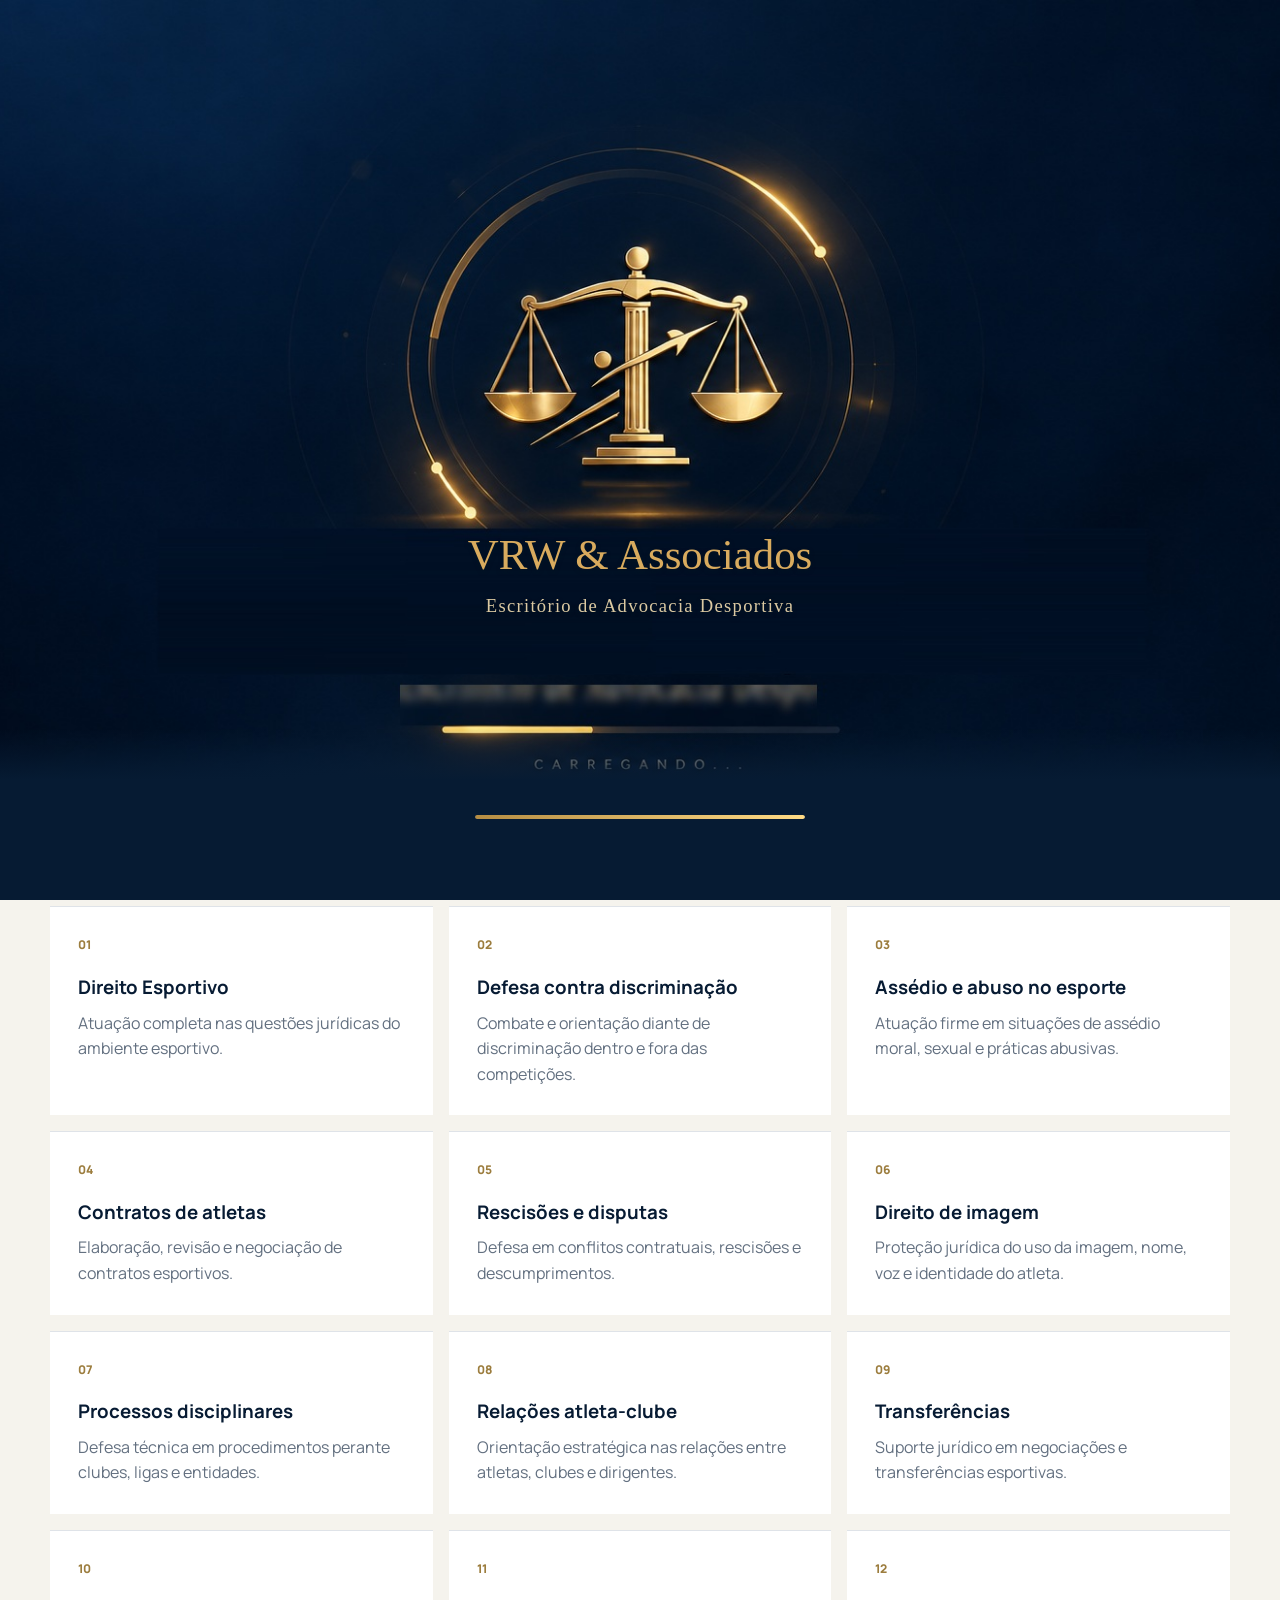
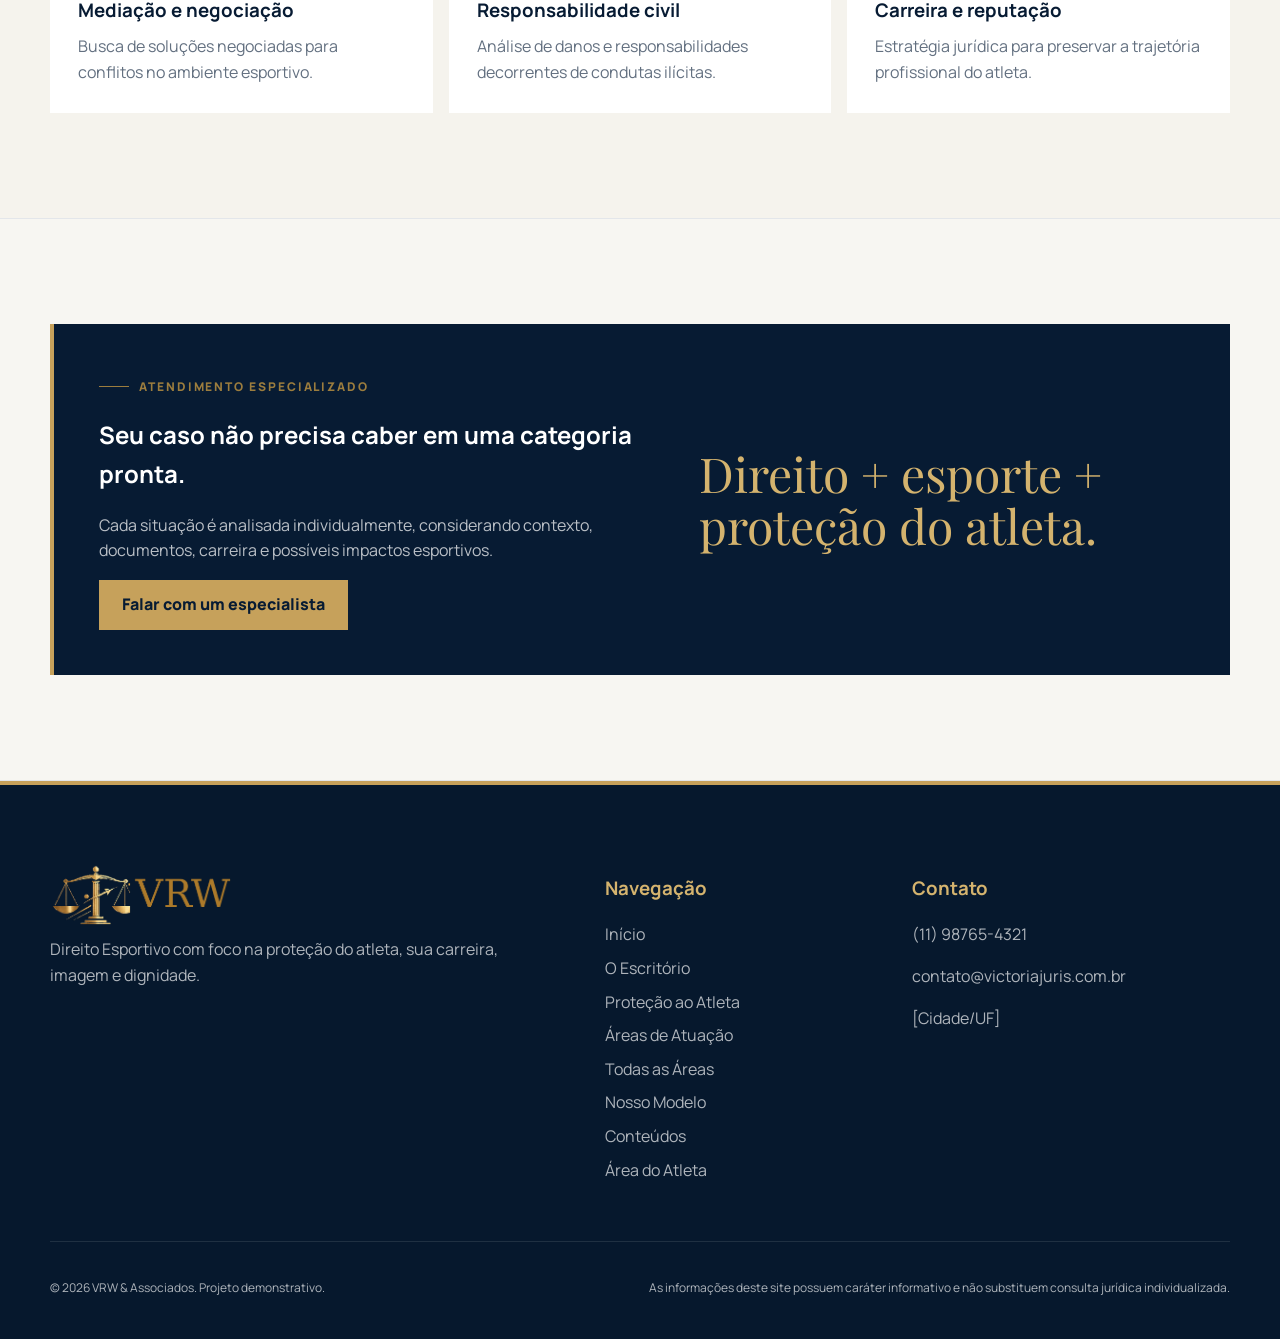
==== areas.html @ a1757073 "Add files via upload" ====
<!DOCTYPE html>
<html lang="pt-BR">
<head>
  <meta charset="UTF-8" />
  <meta name="viewport" content="width=device-width, initial-scale=1.0" />
  <meta name="description" content="Conheça as principais frentes de atuação da VRW & Associados no Direito Esportivo e na proteção de atletas." />
  <title>Áreas de Atuação | VRW & Associados</title>
  <link rel="preconnect" href="https://fonts.googleapis.com">
  <link rel="preconnect" href="https://fonts.gstatic.com" crossorigin>
  <link href="https://fonts.googleapis.com/css2?family=Manrope:wght@400;500;600;700;800&family=Playfair+Display:wght@700&display=swap" rel="stylesheet">
  <link rel="stylesheet" href="style.css" />
</head>
<body class="inner-page"><div id="premiumLoader" class="premium-loader loader-b" aria-hidden="true">
<div class="loader-concept-card"><img src="assets/loader-vrw-background.jpg" alt=""><div class="vrw-loader-name" aria-label="VRW & Associados"><strong>VRW &amp; Associados</strong><span>Escritório de Advocacia Desportiva</span></div><div class="loader-progress" role="progressbar" aria-label="Carregando"><i></i></div></div></div>
  

  <a class="skip-link" href="#conteudo">Pular para o conteúdo</a>
  <header class="site-header scrolled" id="header">
    <div class="container header-inner">
      <a class="brand" href="index.html" aria-label="VRW & Associados - início">
        <span class="brand-mark"><img src="assets/logo-vrw-header.png" alt="VRW & Associados"></span>
        
      </a>
      <button class="menu-toggle" id="menuToggle" aria-label="Abrir menu" aria-expanded="false" aria-controls="mainNav">
        <span></span><span></span><span></span>
      </button>
      <nav class="main-nav" id="mainNav" aria-label="Navegação principal">
        <a href="index.html">Início</a>
        <a href="escritorio.html">O Escritório</a>
        <a href="protecao.html">Proteção ao Atleta</a>
        <a href="areas.html" class="active-page">Áreas de Atuação</a>
        <a href="modelo.html">Nosso Modelo</a>
        <a href="conteudos.html">Conteúdos</a>
<a href="legislacao.html">Legislação</a>
        <a href="area-atleta.html" class="athlete-nav">Área do Atleta</a>
        <a href="contato.html" class="nav-cta">Fale com um especialista</a>
      </nav>
    </div>
  </header>
  <main id="conteudo">
    <section class="page-hero">
      <div class="container reveal">
        <div class="breadcrumbs"><a href="index.html">Início</a> &nbsp;›&nbsp; Áreas de Atuação</div>
        <span class="eyebrow">VRW & Associados • Especialidades</span>
        <h1>Áreas de Atuação</h1>
        <p>Conheça as principais frentes de atuação da VRW & Associados no Direito Esportivo e na proteção de atletas.</p>
      </div>
    </section>
    
<section class="page-section">
  <div class="container">
    <div class="office-heading reveal"><span class="section-kicker">Especialidades</span><h2>Atuação jurídica pensada para a realidade do esporte.</h2></div>
    <div class="areas-grid page-areas-grid"><article class="area-card reveal"><span class="area-index">01</span><h3>Direito Esportivo</h3><p>Atuação completa nas questões jurídicas do ambiente esportivo.</p></article>
<article class="area-card reveal"><span class="area-index">02</span><h3>Defesa contra discriminação</h3><p>Combate e orientação diante de discriminação dentro e fora das competições.</p></article>
<article class="area-card reveal"><span class="area-index">03</span><h3>Assédio e abuso no esporte</h3><p>Atuação firme em situações de assédio moral, sexual e práticas abusivas.</p></article>
<article class="area-card reveal"><span class="area-index">04</span><h3>Contratos de atletas</h3><p>Elaboração, revisão e negociação de contratos esportivos.</p></article>
<article class="area-card reveal"><span class="area-index">05</span><h3>Rescisões e disputas</h3><p>Defesa em conflitos contratuais, rescisões e descumprimentos.</p></article>
<article class="area-card reveal"><span class="area-index">06</span><h3>Direito de imagem</h3><p>Proteção jurídica do uso da imagem, nome, voz e identidade do atleta.</p></article>
<article class="area-card reveal"><span class="area-index">07</span><h3>Processos disciplinares</h3><p>Defesa técnica em procedimentos perante clubes, ligas e entidades.</p></article>
<article class="area-card reveal"><span class="area-index">08</span><h3>Relações atleta-clube</h3><p>Orientação estratégica nas relações entre atletas, clubes e dirigentes.</p></article>
<article class="area-card reveal"><span class="area-index">09</span><h3>Transferências</h3><p>Suporte jurídico em negociações e transferências esportivas.</p></article>
<article class="area-card reveal"><span class="area-index">10</span><h3>Mediação e negociação</h3><p>Busca de soluções negociadas para conflitos no ambiente esportivo.</p></article>
<article class="area-card reveal"><span class="area-index">11</span><h3>Responsabilidade civil</h3><p>Análise de danos e responsabilidades decorrentes de condutas ilícitas.</p></article>
<article class="area-card reveal"><span class="area-index">12</span><h3>Carreira e reputação</h3><p>Estratégia jurídica para preservar a trajetória profissional do atleta.</p></article></div>
  </div>
</section>
<section class="page-section">
  <div class="container commitment reveal">
    <div><span class="section-kicker">Atendimento especializado</span><h2>Seu caso não precisa caber em uma categoria pronta.</h2><p>Cada situação é analisada individualmente, considerando contexto, documentos, carreira e possíveis impactos esportivos.</p><a class="btn btn-primary" href="contato.html">Falar com um especialista</a></div>
    <blockquote>Direito + esporte + proteção do atleta.</blockquote>
  </div>
</section>

  </main>
  <footer class="site-footer">
    <div class="container footer-grid">
      <div>
        <a class="brand footer-brand" href="index.html">
          <span class="brand-mark"><img src="assets/logo-vrw-header.png" alt="VRW & Associados"></span>
          
        </a>
        <p>Direito Esportivo com foco na proteção do atleta, sua carreira, imagem e dignidade.</p>
      </div>
      <div>
        <h3>Navegação</h3>
        <a href="index.html">Início</a>
        <a href="escritorio.html">O Escritório</a>
        <a href="protecao.html">Proteção ao Atleta</a>
        <a href="areas.html">Áreas de Atuação</a>
        <a href="todas-areas.html">Todas as Áreas</a>
        <a href="modelo.html">Nosso Modelo</a>
        <a href="conteudos.html">Conteúdos</a>
        <a href="area-atleta.html">Área do Atleta</a>
      </div>
      <div>
        <h3>Contato</h3>
        <p>(11) 98765-4321</p>
        <p>contato@victoriajuris.com.br</p>
        <p>[Cidade/UF]</p>
      </div>
    </div>
    <div class="container footer-bottom">
      <p>© 2026 VRW & Associados. Projeto demonstrativo.</p>
      <p>As informações deste site possuem caráter informativo e não substituem consulta jurídica individualizada.</p>
    </div>
  </footer>
  <script src="script.js"></script>
</body>
</html>
---- style.css ----
:root{
  --navy:#09090b;
  --navy-2:#15101f;
  --blue:#7c3aed;
  --green:#a855f7;
  --green-dark:#7c3aed;
  --gold:#c084fc;
  --white:#ffffff;
  --off:#f7f4fa;
  --text:#18131f;
  --muted:#716979;
  --line:#e4dcec;
  --radius:18px;
  --shadow:0 18px 50px rgba(8,27,45,.10);
  --container:min(1180px, calc(100% - 40px));
}
*{box-sizing:border-box}
html{scroll-behavior:smooth}
body{margin:0;font-family:"Manrope",sans-serif;color:var(--text);background:#fff;line-height:1.6}
img{max-width:100%;display:block}
a{text-decoration:none;color:inherit}
button,input,textarea,select{font:inherit}
button{cursor:pointer}
.container{width:var(--container);margin-inline:auto}
.skip-link{position:fixed;left:16px;top:-60px;z-index:9999;background:#fff;color:#000;padding:10px 14px;border-radius:8px}
.skip-link:focus{top:16px}
.site-header{position:fixed;inset:0 0 auto;z-index:1000;transition:.3s ease;border-bottom:1px solid transparent}
.site-header.scrolled{background:rgba(7,5,10,.94);backdrop-filter:blur(12px);border-bottom-color:rgba(255,255,255,.08)}
.header-inner{height:78px;display:flex;align-items:center;justify-content:space-between;gap:24px}
.brand{display:flex;align-items:center;gap:11px;color:#fff;font-weight:700;white-space:nowrap}
.brand-mark{width:40px;height:40px;border:1px solid rgba(255,255,255,.4);display:grid;place-items:center;border-radius:50%;font-family:"Playfair Display",serif;font-size:22px}
.brand-text strong{color:var(--green);font-weight:800}
.main-nav{display:flex;align-items:center;gap:22px;color:rgba(255,255,255,.84);font-size:14px;font-weight:600}
.main-nav a{transition:.2s}
.main-nav a:hover,.main-nav a:focus-visible{color:#fff}
.nav-cta{border:1px solid var(--green);padding:11px 15px;border-radius:999px;color:#fff!important}
.menu-toggle{display:none;background:none;border:0;width:42px;height:42px;padding:8px}
.menu-toggle span{display:block;height:2px;background:#fff;margin:6px 0}
.hero{
  min-height:100vh;
  position:relative;
  display:flex;
  align-items:center;
  color:#fff;
  background:
    radial-gradient(circle at 78% 30%, rgba(168,85,247,.20), transparent 28%),
    radial-gradient(circle at 15% 78%, rgba(124,58,237,.14), transparent 30%),
    linear-gradient(135deg,#050407 0%,#0c0811 52%,#13081b 100%);
  overflow:hidden
}
.hero-overlay{position:absolute;inset:0;background:linear-gradient(180deg,rgba(0,0,0,.08),rgba(0,0,0,.36))}
.hero-grid-lines{position:absolute;right:-180px;bottom:-180px;width:680px;height:680px;border:1px solid rgba(255,255,255,.12);border-radius:50%;box-shadow:0 0 0 80px rgba(255,255,255,.035),0 0 0 160px rgba(255,255,255,.025)}
.hero-content{position:relative;z-index:2;padding-top:120px;padding-bottom:90px}
.eyebrow,.section-kicker{display:inline-flex;align-items:center;gap:10px;text-transform:uppercase;letter-spacing:.15em;font-size:12px;font-weight:800;color:var(--green)}
.eyebrow:before,.section-kicker:before{content:"";width:30px;height:1px;background:currentColor}
.hero h1{font-size:clamp(44px,7vw,82px);line-height:1.02;letter-spacing:-.045em;max-width:900px;margin:22px 0 24px}
.hero h1 span{color:var(--green)}
.hero-text{font-size:clamp(17px,2vw,21px);max-width:690px;color:rgba(255,255,255,.82)}
.hero-actions{display:flex;gap:14px;flex-wrap:wrap;margin:34px 0 30px}
.btn{display:inline-flex;align-items:center;justify-content:center;min-height:50px;padding:0 22px;border-radius:10px;border:1px solid transparent;font-weight:800;transition:.2s ease}
.btn-primary{background:var(--green);color:#110817}
.btn-primary:hover{background:#c084fc;transform:translateY(-2px)}
.btn-secondary{border-color:rgba(255,255,255,.35);color:#fff;background:rgba(255,255,255,.04)}
.btn-secondary:hover{background:rgba(255,255,255,.12)}
.hero-note{max-width:650px;padding-left:18px;border-left:2px solid var(--gold);color:rgba(255,255,255,.72)}
.hero-badge{position:absolute;right:5%;bottom:7%;z-index:2;border:1px solid rgba(255,255,255,.24);border-radius:50%;width:135px;height:135px;display:grid;place-items:center;text-align:center;font-size:11px;letter-spacing:.14em;font-weight:800;transform:rotate(-9deg)}
.section{padding:110px 0}
.split{display:grid;grid-template-columns:1fr 1fr;gap:80px;align-items:start}
.section-heading{max-width:780px}
.section-heading.centered{text-align:center;margin-inline:auto}
.section-heading.centered .section-kicker{justify-content:center}
.section-heading h2{font-size:clamp(34px,5vw,56px);line-height:1.06;letter-spacing:-.04em;margin:16px 0 18px;color:var(--navy)}
.section-heading p{color:var(--muted);font-size:17px}
.intro-copy{font-size:18px;color:var(--muted)}
.issue-grid{display:grid;grid-template-columns:repeat(3,1fr);gap:18px;margin-top:58px}
.issue-card,.area-card{border:1px solid var(--line);border-radius:var(--radius);padding:28px;background:#fff;transition:.25s ease}
.issue-card:hover,.area-card:hover{transform:translateY(-5px);box-shadow:var(--shadow);border-color:#bfcfd6}
.issue-card span{font-size:12px;color:var(--green-dark);font-weight:800}
.issue-card h3,.area-card h3{margin:14px 0 8px;color:var(--navy)}
.issue-card p,.area-card p{margin:0;color:var(--muted)}
.protection{background:var(--off)}
.pillar-grid{display:grid;grid-template-columns:repeat(3,1fr);gap:22px;margin-top:52px}
.pillar-card{background:#fff;border-radius:22px;padding:38px;box-shadow:0 10px 30px rgba(43,16,63,.08)}
.pillar-card.featured{background:var(--navy);color:#fff;transform:translateY(-12px)}
.pillar-card h3{font-size:28px;margin:22px 0 10px}
.pillar-card:not(.featured) h3{color:var(--navy)}
.pillar-card p{color:var(--muted)}
.pillar-card.featured p{color:rgba(255,255,255,.72)}
.pillar-number{width:52px;height:52px;border:1px solid var(--line);display:grid;place-items:center;border-radius:50%;color:var(--green-dark);font-weight:800}
.featured .pillar-number{border-color:rgba(255,255,255,.2);color:var(--green)}
.areas-grid{display:grid;grid-template-columns:repeat(4,1fr);gap:16px;margin-top:48px}
.model{background:var(--navy);color:#fff}
.model .section-heading h2{color:#fff}
.model .section-heading p{color:rgba(255,255,255,.62)}
.model-tabs{display:grid;grid-template-columns:repeat(5,1fr);margin:54px 0 26px;border:1px solid rgba(255,255,255,.14);border-radius:16px;overflow:hidden}
.model-tab{border:0;border-right:1px solid rgba(255,255,255,.12);background:transparent;color:rgba(255,255,255,.58);padding:20px 12px;display:flex;flex-direction:column;gap:5px;align-items:center}
.model-tab:last-child{border-right:0}
.model-tab b{font-size:12px;color:var(--green)}
.model-tab span{font-weight:700}
.model-tab.active{background:var(--green);color:#110817}
.model-tab.active b{color:#110817}
.model-panel{display:none;background:#171020;border:1px solid rgba(255,255,255,.1);border-radius:22px;padding:36px}
.model-panel.active{display:block;animation:fadePanel .35s ease}
@keyframes fadePanel{from{opacity:0;transform:translateY(8px)}to{opacity:1;transform:none}}
.panel-number{color:var(--green);font-size:13px;font-weight:800}
.model-panel h3{font-size:34px;margin:6px 0 8px}
.panel-lead{color:rgba(255,255,255,.68);max-width:800px}
.panel-columns{display:grid;grid-template-columns:repeat(3,1fr);gap:26px;margin-top:30px;padding-top:28px;border-top:1px solid rgba(255,255,255,.1)}
.panel-columns h4{color:var(--green);margin:0 0 7px}
.panel-columns p{color:rgba(255,255,255,.66);margin:0}
.process-line{display:grid;grid-template-columns:repeat(4,1fr);gap:0;margin-top:55px;position:relative}
.process-line:before{content:"";position:absolute;left:6%;right:6%;top:28px;height:1px;background:var(--line)}
.process-step{position:relative;padding-right:30px}
.process-step span{position:relative;z-index:1;width:56px;height:56px;border-radius:50%;background:#fff;border:1px solid var(--green);display:grid;place-items:center;color:var(--green-dark);font-weight:800}
.process-step h3{color:var(--navy);margin:20px 0 8px}
.process-step p{color:var(--muted);margin:0}
.confidentiality{background:linear-gradient(135deg,#09070d,#251334);color:#fff;padding:95px 0}
.confidentiality-inner{display:grid;grid-template-columns:1.05fr .95fr;gap:70px;align-items:center}
.section-kicker.light{color:var(--green)}
.confidentiality h2{font-size:clamp(36px,5vw,60px);line-height:1.05;letter-spacing:-.04em;margin:14px 0 20px}
.confidentiality p{color:rgba(255,255,255,.68)}
.trust-grid{display:grid;grid-template-columns:1fr 1fr;border:1px solid rgba(255,255,255,.13);border-radius:18px;overflow:hidden}
.trust-grid div{min-height:140px;padding:24px;display:flex;flex-direction:column;justify-content:space-between;border-right:1px solid rgba(255,255,255,.1);border-bottom:1px solid rgba(255,255,255,.1)}
.trust-grid div:nth-child(even){border-right:0}
.trust-grid div:nth-last-child(-n+2){border-bottom:0}
.trust-grid strong{color:var(--green)}
.article-grid{display:grid;grid-template-columns:repeat(4,1fr);gap:18px;margin-top:46px}
.article-card{border-top:3px solid var(--navy);background:var(--off);padding:28px;border-radius:0 0 16px 16px;min-height:260px;display:flex;flex-direction:column}
.article-card>span{font-size:12px;text-transform:uppercase;letter-spacing:.12em;color:var(--green-dark);font-weight:800}
.article-card h3{color:var(--navy);font-size:21px}
.article-card a{margin-top:auto;font-weight:800;color:var(--blue)}
.impact{padding:105px 0;background:#08070a;color:#fff;text-align:center}
.impact-line{display:block;width:58px;height:3px;background:var(--green);margin:0 auto 26px}
.impact h2{font-size:clamp(40px,6vw,68px);line-height:1.04;max-width:920px;margin:0 auto 18px}
.impact p{color:rgba(255,255,255,.65);margin-bottom:30px}
.faq-layout{display:grid;grid-template-columns:.8fr 1.2fr;gap:80px}
.faq-item{border-bottom:1px solid var(--line)}
.faq-question{width:100%;border:0;background:transparent;padding:22px 0;display:flex;justify-content:space-between;gap:20px;text-align:left;color:var(--navy);font-weight:800}
.faq-question span{font-size:24px;transition:.2s}
.faq-question[aria-expanded="true"] span{transform:rotate(45deg)}
.faq-answer{display:grid;grid-template-rows:0fr;transition:.3s ease}
.faq-answer>p{overflow:hidden;margin:0;color:var(--muted)}
.faq-item.open .faq-answer{grid-template-rows:1fr}
.faq-item.open .faq-answer>p{padding-bottom:22px}
.contact{background:var(--off)}
.contact-layout{display:grid;grid-template-columns:.85fr 1.15fr;gap:70px}
.contact-copy h2{font-size:clamp(38px,5vw,58px);line-height:1.05;color:var(--navy);margin:15px 0}
.contact-copy>p{color:var(--muted)}
.contact-info{margin-top:35px;padding-top:25px;border-top:1px solid var(--line);display:grid;gap:8px}
.contact-form{background:#fff;padding:34px;border-radius:22px;box-shadow:var(--shadow)}
.contact-form label{display:flex;flex-direction:column;gap:7px;font-weight:700;font-size:14px;margin-bottom:16px}
.contact-form small{font-weight:500;color:var(--muted)}
.field-row{display:grid;grid-template-columns:1fr 1fr;gap:14px}
.contact-form input,.contact-form textarea,.contact-form select{width:100%;border:1px solid var(--line);border-radius:10px;padding:13px 14px;background:#fbfcfc;outline:none}
.contact-form input:focus,.contact-form textarea:focus,.contact-form select:focus{border-color:var(--green-dark);box-shadow:0 0 0 3px rgba(168,85,247,.15)}
.check-label{flex-direction:row!important;align-items:flex-start!important;font-weight:500!important}
.check-label input{width:auto;margin-top:4px}
.btn.full{width:100%;border:0}
.form-status{min-height:24px;font-size:14px;color:var(--green-dark);margin:10px 0 0}
.whatsapp-float{position:fixed;right:22px;bottom:22px;width:56px;height:56px;border-radius:50%;display:grid;place-items:center;background:var(--green);color:#110817;font-weight:900;z-index:950;box-shadow:0 14px 35px rgba(0,0,0,.25)}
.site-footer{background:#050407;color:rgba(255,255,255,.65);padding:70px 0 30px}
.footer-grid{display:grid;grid-template-columns:1.4fr .7fr .9fr;gap:60px}
.footer-brand{margin-bottom:18px}
.footer-grid h3{color:#fff}
.footer-grid a{display:block;margin:8px 0}
.footer-bottom{display:flex;justify-content:space-between;gap:25px;border-top:1px solid rgba(255,255,255,.1);margin-top:50px;padding-top:24px;font-size:12px}
.reveal{opacity:0;transform:translateY(22px);transition:opacity .65s ease,transform .65s ease}
.reveal.visible{opacity:1;transform:none}
:focus-visible{outline:3px solid rgba(168,85,247,.5);outline-offset:3px}
@media (max-width:980px){
  .menu-toggle{display:block}
  .main-nav{position:absolute;top:78px;left:20px;right:20px;background:#0b0710;border:1px solid rgba(255,255,255,.12);border-radius:16px;padding:18px;display:none;flex-direction:column;align-items:stretch;gap:4px;box-shadow:var(--shadow)}
  .main-nav.open{display:flex}
  .main-nav a{padding:11px 8px}
  .nav-cta{text-align:center;margin-top:6px}
  .issue-grid{grid-template-columns:repeat(2,1fr)}
  .areas-grid{grid-template-columns:repeat(2,1fr)}
  .article-grid{grid-template-columns:repeat(2,1fr)}
  .panel-columns{grid-template-columns:1fr}
  .faq-layout,.contact-layout,.confidentiality-inner,.split{grid-template-columns:1fr;gap:42px}
}
@media (max-width:720px){
  :root{--container:min(100% - 28px,1180px)}
  .header-inner{height:70px}
  .main-nav{top:70px;left:14px;right:14px}
  .hero{min-height:94vh;background-position:60% center}
  .hero-content{padding-top:120px}
  .hero h1{font-size:44px}
  .hero-badge{display:none}
  .section{padding:78px 0}
  .issue-grid,.pillar-grid,.areas-grid,.article-grid{grid-template-columns:1fr}
  .pillar-card.featured{transform:none}
  .model-tabs{grid-template-columns:1fr;margin-top:38px}
  .model-tab{display:flex;flex-direction:row;justify-content:flex-start;gap:14px;border-right:0;border-bottom:1px solid rgba(255,255,255,.1);padding:14px 18px}
  .model-tab:last-child{border-bottom:0}
  .model-panel{padding:25px}
  .model-panel h3{font-size:28px}
  .process-line{grid-template-columns:1fr;gap:30px}
  .process-line:before{left:28px;right:auto;top:10px;bottom:10px;width:1px;height:auto}
  .process-step{padding-left:78px;padding-right:0}
  .process-step span{position:absolute;left:0;top:0}
  .field-row{grid-template-columns:1fr;gap:0}
  .contact-form{padding:24px}
  .footer-grid{grid-template-columns:1fr}
  .footer-bottom{flex-direction:column}
}

/* ===== Victoria Juris / multi-page additions ===== */
.brand-mark{
  width:46px;
  height:46px;
  border-radius:14px 14px 18px 18px;
  border:1px solid rgba(192,132,252,.65);
  color:#fff;
  font-size:14px;
  letter-spacing:-.04em;
  background:linear-gradient(145deg,rgba(168,85,247,.16),rgba(255,255,255,.02));
  box-shadow:inset 0 0 22px rgba(168,85,247,.08);
}
.brand-text{font-family:"Playfair Display",serif;font-size:18px;letter-spacing:.02em}
.brand-text strong{font-family:"Manrope",sans-serif;letter-spacing:.08em;text-transform:uppercase;font-size:11px;margin-left:4px}

.hero::before{
  content:"VJ";
  position:absolute;
  right:7vw;
  top:50%;
  transform:translateY(-48%);
  font-family:"Playfair Display",serif;
  font-size:clamp(180px,25vw,430px);
  line-height:.8;
  color:transparent;
  -webkit-text-stroke:1px rgba(192,132,252,.20);
  text-shadow:0 0 80px rgba(168,85,247,.11);
  pointer-events:none;
}
.hero::after{
  content:"";
  position:absolute;
  width:420px;height:520px;
  right:10%;top:50%;
  transform:translateY(-48%);
  clip-path:polygon(50% 0,92% 16%,85% 70%,50% 100%,15% 70%,8% 16%);
  border:1px solid rgba(192,132,252,.28);
  background:linear-gradient(145deg,rgba(168,85,247,.08),rgba(255,255,255,.01));
  box-shadow:0 0 80px rgba(168,85,247,.08);
  pointer-events:none;
}
.hero-overlay{
  background:
    linear-gradient(90deg,rgba(4,3,6,.96) 0%,rgba(7,5,10,.84) 52%,rgba(11,6,16,.30) 100%);
}
.hero-grid-lines{
  right:-210px;bottom:-220px;width:720px;height:720px;
  border-color:rgba(192,132,252,.14);
  box-shadow:0 0 0 80px rgba(168,85,247,.02),0 0 0 160px rgba(168,85,247,.015)
}

/* Internal page */
.inner-page{background:#070609;color:#fff;min-height:100vh}
.inner-page .site-header{background:rgba(7,5,10,.96);border-bottom-color:rgba(255,255,255,.07)}
.page-hero{
  padding:150px 0 85px;
  position:relative;
  overflow:hidden;
  background:
    radial-gradient(circle at 82% 44%,rgba(168,85,247,.20),transparent 25%),
    linear-gradient(135deg,#070609,#120a18);
  border-bottom:1px solid rgba(255,255,255,.08)
}
.page-hero::after{
  content:"VJ";
  position:absolute;
  right:8%;top:46%;
  transform:translateY(-50%);
  font-family:"Playfair Display",serif;
  font-size:clamp(120px,20vw,300px);
  color:transparent;
  -webkit-text-stroke:1px rgba(192,132,252,.22);
}
.breadcrumbs{font-size:12px;color:rgba(255,255,255,.48);margin-bottom:24px}
.breadcrumbs a{color:rgba(255,255,255,.7)}
.page-hero h1{font-size:clamp(44px,7vw,76px);line-height:1;margin:0 0 18px;letter-spacing:-.045em}
.page-hero p{max-width:720px;color:rgba(255,255,255,.68);font-size:18px}
.page-section{padding:90px 0;border-bottom:1px solid rgba(255,255,255,.08)}
.office-grid{display:grid;grid-template-columns:1fr 1fr;gap:70px;align-items:start}
.office-heading h2{font-size:clamp(34px,5vw,52px);line-height:1.08;margin:12px 0 20px}
.office-copy{color:rgba(255,255,255,.68);font-size:17px}
.office-values{display:grid;gap:14px}
.value-card{
  display:grid;grid-template-columns:52px 1fr;gap:16px;
  padding:20px;border:1px solid rgba(255,255,255,.10);
  border-radius:16px;background:rgba(255,255,255,.025)
}
.value-icon{width:52px;height:52px;border:1px solid rgba(168,85,247,.5);border-radius:50%;display:grid;place-items:center;color:#c084fc;font-weight:800}
.value-card h3{margin:0 0 4px;color:#c084fc;font-size:14px;text-transform:uppercase;letter-spacing:.08em}
.value-card p{margin:0;color:rgba(255,255,255,.66)}

.differentials-grid{display:grid;grid-template-columns:repeat(5,1fr);gap:14px;margin-top:38px}
.diff-card{
  min-height:215px;padding:22px;border-radius:16px;
  background:linear-gradient(180deg,rgba(168,85,247,.075),rgba(255,255,255,.02));
  border:1px solid rgba(255,255,255,.09)
}
.diff-card span{display:grid;place-items:center;width:42px;height:42px;border:1px solid rgba(168,85,247,.45);border-radius:12px;color:#c084fc;font-weight:800;margin-bottom:35px}
.diff-card h3{font-size:16px;color:#c084fc;margin:0 0 8px}
.diff-card p{font-size:14px;color:rgba(255,255,255,.6);margin:0}

.office-areas-wrap{display:grid;grid-template-columns:1.2fr .8fr;gap:28px;margin-top:35px}
.office-areas-list{
  display:grid;grid-template-columns:1fr 1fr;gap:10px 28px;
  padding:30px;border:1px solid rgba(255,255,255,.09);border-radius:18px;background:rgba(255,255,255,.02)
}
.office-areas-list div{position:relative;padding-left:16px;color:rgba(255,255,255,.72)}
.office-areas-list div::before{content:"";position:absolute;left:0;top:.7em;width:5px;height:5px;border-radius:50%;background:#a855f7}
.audience-card{
  padding:30px;border:1px solid rgba(168,85,247,.35);border-radius:18px;
  background:radial-gradient(circle at 100% 0,rgba(168,85,247,.14),transparent 45%),rgba(255,255,255,.02)
}
.audience-card h3{color:#c084fc;margin-top:0;font-size:24px}
.audience-card p{color:rgba(255,255,255,.65)}
.sport-dots{display:flex;flex-wrap:wrap;gap:10px;margin-top:24px}
.sport-dots span{min-width:44px;height:44px;border-radius:50%;border:1px solid rgba(168,85,247,.45);display:grid;place-items:center;color:#c084fc;font-weight:800;font-size:12px}

.commitment{
  display:grid;grid-template-columns:1fr .9fr;gap:60px;align-items:center;
  padding:45px;border-radius:22px;border:1px solid rgba(255,255,255,.09);
  background:linear-gradient(135deg,rgba(168,85,247,.07),rgba(255,255,255,.02))
}
.commitment blockquote{margin:0;font-family:"Playfair Display",serif;font-size:clamp(30px,4vw,48px);line-height:1.08;color:#c084fc}
.commitment p{color:rgba(255,255,255,.68)}

.inner-page .site-footer{border-top:1px solid rgba(255,255,255,.08)}
@media(max-width:980px){
  .hero::after{opacity:.45;right:-10%}
  .office-grid,.office-areas-wrap,.commitment{grid-template-columns:1fr}
  .differentials-grid{grid-template-columns:repeat(2,1fr)}
}
@media(max-width:720px){
  .hero::before{right:-25%;opacity:.6}
  .hero::after{width:280px;height:350px;right:-28%;opacity:.3}
  .page-hero::after{right:-25%;opacity:.6}
  .differentials-grid,.office-areas-list{grid-template-columns:1fr}
}

/* ===== Navegação em páginas separadas ===== */
.main-nav a.active-page{
  color:#c084fc;
  position:relative;
}
.main-nav a.active-page::after{
  content:"";
  position:absolute;
  left:0;right:0;bottom:-10px;
  height:2px;
  background:linear-gradient(90deg,#7c3aed,#c084fc);
  border-radius:99px;
}
.inner-page .pillar-card,
.inner-page .issue-card,
.inner-page .area-card,
.inner-page .article-card{
  background:linear-gradient(180deg,rgba(255,255,255,.045),rgba(255,255,255,.018));
  border-color:rgba(255,255,255,.10);
  color:#fff;
}
.inner-page .pillar-card h3,
.inner-page .issue-card h3,
.inner-page .area-card h3,
.inner-page .article-card h3{color:#fff}
.inner-page .pillar-card p,
.inner-page .issue-card p,
.inner-page .area-card p,
.inner-page .article-card p{color:rgba(255,255,255,.60)}
.inner-page .pillar-card.featured{
  background:linear-gradient(145deg,rgba(124,58,237,.35),rgba(20,11,29,.95));
  border:1px solid rgba(192,132,252,.35);
}
.page-areas-grid{grid-template-columns:repeat(3,1fr)}
.area-index{display:block;color:#a855f7;font-size:12px;font-weight:800;margin-bottom:18px}
.content-page-grid{grid-template-columns:repeat(3,1fr)}
.content-page-grid .article-card{min-height:300px}
.model-page-section{background:#070609}
.model-page-section .section-heading h2{color:#fff}
.model-page-section .section-heading p{color:rgba(255,255,255,.62)}
.contact-layout .contact-copy h2{color:#fff}
.inner-page .contact-form{background:#0d0a11;border:1px solid rgba(255,255,255,.10);box-shadow:none}
.inner-page .contact-form input,
.inner-page .contact-form textarea,
.inner-page .contact-form select{
  background:#120e17;color:#fff;border-color:rgba(255,255,255,.12)
}
.inner-page .contact-form input::placeholder,
.inner-page .contact-form textarea::placeholder{color:rgba(255,255,255,.32)}
.inner-page .contact-info{border-top-color:rgba(255,255,255,.10)}
.inner-page .contact-copy>p,
.inner-page .contact-info{color:rgba(255,255,255,.65)}
@media(max-width:980px){
  .page-areas-grid,.content-page-grid{grid-template-columns:repeat(2,1fr)}
}
@media(max-width:720px){
  .main-nav a.active-page::after{bottom:4px}
  .page-areas-grid,.content-page-grid{grid-template-columns:1fr}
}

/* ===== Brand polish v4 ===== */
.brand{
  display:inline-flex;
  align-items:center;
  gap:12px;
  text-decoration:none;
  white-space:nowrap;
}
.brand-mark{
  flex:0 0 46px;
  width:46px;
  height:46px;
  display:grid;
  place-items:center;
  border-radius:14px;
  border:1px solid rgba(192,132,252,.62);
  background:linear-gradient(145deg,rgba(168,85,247,.18),rgba(15,10,20,.92));
  box-shadow:inset 0 0 22px rgba(168,85,247,.08),0 8px 28px rgba(0,0,0,.18);
  font-family:"Manrope",sans-serif;
  font-size:13px;
  line-height:1;
  font-weight:800;
  letter-spacing:.04em;
  color:#fff;
}
.brand-text{
  display:flex;
  align-items:baseline;
  gap:7px;
  font-family:"Manrope",sans-serif;
  font-size:17px;
  line-height:1;
  font-weight:700;
  letter-spacing:-.02em;
  color:#fff;
}
.brand-text strong{
  margin:0;
  font-family:"Manrope",sans-serif;
  font-size:10px;
  line-height:1;
  font-weight:800;
  letter-spacing:.16em;
  text-transform:uppercase;
  color:#c084fc;
}
.footer-brand .brand-text{color:#fff}
@media(max-width:720px){
  .brand{gap:9px}
  .brand-mark{width:40px;height:40px;flex-basis:40px;font-size:12px}
  .brand-text{font-size:15px;gap:5px}
  .brand-text strong{font-size:9px;letter-spacing:.13em}
}

/* ===== Victoria Juris page transition loader ===== */
.page-loader{
  position:fixed;
  inset:0;
  z-index:99999;
  display:grid;
  place-items:center;
  background:
    radial-gradient(circle at 50% 45%,rgba(124,58,237,.16),transparent 28%),
    #060408;
  opacity:0;
  visibility:hidden;
  pointer-events:none;
  transition:opacity .22s ease,visibility .22s ease;
}
.page-loader.is-visible{
  opacity:1;
  visibility:visible;
  pointer-events:all;
}
.vj-loader{
  width:min(230px,70vw);
  display:flex;
  flex-direction:column;
  align-items:center;
  gap:14px;
}
.vj-loader-shield{
  width:76px;
  height:76px;
  display:grid;
  place-items:center;
  border:1px solid rgba(192,132,252,.72);
  border-radius:23px;
  background:linear-gradient(145deg,rgba(168,85,247,.18),rgba(12,8,16,.96));
  box-shadow:0 0 0 0 rgba(168,85,247,.30),inset 0 0 28px rgba(168,85,247,.10);
  animation:vjPulse 1s ease-in-out infinite;
}
.vj-loader-shield span{
  color:#fff;
  font-family:"Manrope",sans-serif;
  font-size:20px;
  font-weight:800;
  letter-spacing:.06em;
}
.vj-loader-name{
  display:flex;
  align-items:baseline;
  gap:7px;
}
.vj-loader-name strong{
  color:#fff;
  font-family:"Manrope",sans-serif;
  font-size:17px;
  font-weight:700;
}
.vj-loader-name span{
  color:#c084fc;
  font-family:"Manrope",sans-serif;
  font-size:10px;
  font-weight:800;
  letter-spacing:.16em;
}
.vj-loader-line{
  width:150px;
  height:2px;
  overflow:hidden;
  border-radius:99px;
  background:rgba(255,255,255,.08);
}
.vj-loader-line i{
  display:block;
  width:45%;
  height:100%;
  border-radius:inherit;
  background:linear-gradient(90deg,#7c3aed,#c084fc);
  animation:vjLoadingLine .85s ease-in-out infinite;
}
@keyframes vjPulse{
  0%,100%{transform:scale(.96);box-shadow:0 0 0 0 rgba(168,85,247,.28),inset 0 0 28px rgba(168,85,247,.10)}
  50%{transform:scale(1.04);box-shadow:0 0 0 12px rgba(168,85,247,0),0 0 35px rgba(168,85,247,.16),inset 0 0 28px rgba(168,85,247,.14)}
}
@keyframes vjLoadingLine{
  0%{transform:translateX(-115%)}
  50%{transform:translateX(115%)}
  100%{transform:translateX(260%)}
}
@media(prefers-reduced-motion:reduce){
  .vj-loader-shield,.vj-loader-line i{animation:none}
}

/* =========================================================
   VICTORIA JURIS V6 — AZUL / DOURADO / BRANCO
   Institutional editorial redesign
   ========================================================= */
:root{
  --navy:#071b33;
  --navy-2:#0b2747;
  --blue:#0e3a67;
  --green:#b89a5b;
  --green-dark:#9c7d3e;
  --gold:#c6a15b;
  --off:#f5f3ed;
  --text:#0a2038;
  --muted:#637080;
  --line:#d9dee4;
}

html{scroll-behavior:smooth}
body{
  background:#fff;
  color:var(--text);
  font-family:"Manrope",sans-serif;
}
::selection{background:#c6a15b;color:#071b33}

/* Header: clean institutional bar */
.site-header,
.inner-page .site-header{
  background:#fff !important;
  border-bottom:1px solid #e5e7eb !important;
  box-shadow:none !important;
}
.site-header .brand-text,
.inner-page .site-header .brand-text{color:#071b33}
.site-header .brand-mark,
.inner-page .site-header .brand-mark{
  color:#071b33;
  border:1px solid #c6a15b;
  background:#fff;
  box-shadow:none;
}
.main-nav a{color:#24364a}
.main-nav a:hover,
.main-nav a.active-page{color:#9c7d3e}
.main-nav a.active-page::after{
  background:#c6a15b;
  height:1px;
}
.main-nav .nav-cta{
  color:#071b33;
  border-color:#c6a15b;
  background:transparent;
}
.main-nav .nav-cta:hover{
  background:#071b33;
  color:#fff;
  border-color:#071b33;
}
.menu-toggle span{background:#071b33}

/* Brand polish */
.brand-mark{
  border-radius:0;
  width:48px;height:48px;flex-basis:48px;
  font-family:"Playfair Display",serif;
  font-size:17px;
}
.brand-text{
  color:#071b33;
  font-family:"Playfair Display",serif;
  font-size:20px;
  font-weight:700;
  gap:8px;
}
.brand-text strong{
  color:#9c7d3e;
  font-family:"Manrope",sans-serif;
  font-size:9px;
  letter-spacing:.18em;
}

/* Homepage hero: editorial, spacious, no stock photography */
.hero{
  min-height:92vh;
  padding-top:92px;
  color:#fff;
  background:
    linear-gradient(110deg,rgba(5,24,45,.99) 0%,rgba(7,35,64,.97) 56%,rgba(12,54,91,.92) 100%) !important;
}
.hero-overlay{
  background:
    linear-gradient(90deg,rgba(4,21,40,.94) 0%,rgba(7,31,57,.76) 56%,rgba(7,31,57,.18) 100%) !important;
}
.hero::before{
  content:"VJ";
  color:transparent;
  -webkit-text-stroke:1px rgba(198,161,91,.26);
  text-shadow:none;
  right:4vw;
  font-size:clamp(210px,28vw,500px);
}
.hero::after{
  border:1px solid rgba(198,161,91,.28);
  background:transparent;
  box-shadow:none;
}
.hero .eyebrow,
.page-hero .eyebrow{
  color:#d9bd82;
  letter-spacing:.18em;
}
.hero h1{
  max-width:900px;
  font-family:"Playfair Display",serif;
  font-weight:700;
  letter-spacing:-.035em;
}
.hero h1 .accent{color:#d4b36e}
.hero p{color:rgba(255,255,255,.80)}
.hero-quote{border-left-color:#c6a15b;color:rgba(255,255,255,.78)}
.hero-grid-lines{border-color:rgba(198,161,91,.16);box-shadow:none}
.hero-badge{border-color:rgba(198,161,91,.45);color:#fff}

/* Buttons */
.btn-primary{
  background:#c6a15b;
  color:#071b33;
  border-color:#c6a15b;
  border-radius:0;
  box-shadow:none;
}
.btn-primary:hover{background:#d5b774;border-color:#d5b774}
.btn-secondary{
  color:#fff;
  border-color:rgba(255,255,255,.52);
  border-radius:0;
}
.btn-secondary:hover{background:#fff;color:#071b33}

/* General editorial sections */
.section,
.page-section{padding-top:105px;padding-bottom:105px}
.section-kicker{color:#9c7d3e;letter-spacing:.16em}
.section-heading h2,
.office-heading h2,
.contact-copy h2{
  color:#071b33;
  font-family:"Playfair Display",serif;
  letter-spacing:-.025em;
}
.section-heading p,
.office-copy,
.contact-copy>p{color:#637080}
.section-heading.centered{max-width:850px}
.section-heading.centered::after{
  content:"";
  display:block;
  width:64px;height:1px;
  margin:28px auto 0;
  background:#c6a15b;
}

/* Cards become flatter and more refined */
.issue-card,.area-card,.article-card,.pillar-card,.diff-card,.value-card{
  border-radius:0 !important;
  box-shadow:none !important;
}
.issue-card,.area-card,.article-card{
  border:0;
  border-top:1px solid #c6a15b;
  background:#fff;
}
.issue-card:hover,.area-card:hover,.article-card:hover{
  transform:translateY(-3px);
  border-color:#071b33;
}
.issue-card span,.area-index,.article-card>span{color:#9c7d3e}
.issue-card h3,.area-card h3,.article-card h3{color:#071b33}
.issue-card p,.area-card p,.article-card p{color:#637080}

/* Alternating institutional bands */
.protection,.model,.content-section{background:#f5f3ed}
.areas{background:#fff}
.pillar-card{
  background:#fff;
  border:1px solid #dfe3e8;
}
.pillar-card.featured{
  background:#071b33 !important;
  border-color:#071b33 !important;
}
.pillar-card.featured h3,.pillar-card.featured p{color:#fff !important}
.pillar-number{color:#9c7d3e}

/* Model */
.model-tabs{
  border-bottom:1px solid #d9dee4;
  background:transparent;
}
.model-tab{color:#637080}
.model-tab.active{color:#071b33;border-color:#c6a15b}
.model-tab b{color:#9c7d3e}
.model-panel{
  background:#071b33;
  border-radius:0;
  border:0;
  color:#fff;
}
.model-panel h3,.model-panel h4{color:#fff}
.model-panel p{color:rgba(255,255,255,.72)}
.panel-number{color:#d4b36e}

/* Confidentiality / impact */
.confidentiality,
.impact{
  background:#071b33 !important;
}
.confidentiality::before,.impact::before{opacity:.08}
.confidentiality .section-kicker,.impact .section-kicker{color:#d4b36e}

/* Internal pages */
.inner-page{background:#fff;color:#071b33}
.page-hero{
  padding:170px 0 105px;
  background:
    linear-gradient(115deg,#071b33 0%,#0a3157 72%,#0d416f 100%);
  border-bottom:4px solid #c6a15b;
}
.page-hero::after{
  color:transparent;
  -webkit-text-stroke:1px rgba(198,161,91,.23);
}
.page-hero h1{
  color:#fff;
  font-family:"Playfair Display",serif;
  letter-spacing:-.03em;
}
.page-hero p{color:rgba(255,255,255,.76)}
.breadcrumbs,.breadcrumbs a{color:rgba(255,255,255,.62)}

.page-section{
  background:#fff;
  border-bottom:1px solid #e3e6ea;
}
.page-section:nth-of-type(odd){background:#f7f6f2}

.office-copy{color:#637080}
.value-card{
  background:#fff;
  border:1px solid #dfe3e8;
}
.value-icon{
  color:#9c7d3e;
  border-color:#c6a15b;
}
.value-card h3{color:#9c7d3e}
.value-card p{color:#637080}

.diff-card{
  background:#fff;
  border:1px solid #dfe3e8;
  border-top:2px solid #c6a15b;
}
.diff-card span{border-color:#c6a15b;color:#9c7d3e;border-radius:0}
.diff-card h3{color:#071b33}
.diff-card p{color:#637080}

.office-areas-list{
  background:#fff;
  border:1px solid #dfe3e8;
  border-radius:0;
}
.office-areas-list div{color:#445365}
.office-areas-list div::before{background:#c6a15b}
.audience-card{
  border-radius:0;
  border:1px solid #c6a15b;
  background:#071b33;
}
.audience-card h3{color:#d4b36e}
.audience-card p{color:rgba(255,255,255,.72)}
.sport-dots span{border-color:#c6a15b;color:#d4b36e}

.commitment{
  border-radius:0;
  border:0;
  border-left:4px solid #c6a15b;
  background:#071b33;
}
.commitment h2{color:#fff}
.commitment p{color:rgba(255,255,255,.72)}
.commitment blockquote{color:#d4b36e}

/* Standalone cards */
.inner-page .pillar-card,
.inner-page .issue-card,
.inner-page .area-card,
.inner-page .article-card{
  background:#fff;
  border-color:#dfe3e8;
  color:#071b33;
}
.inner-page .pillar-card h3,
.inner-page .issue-card h3,
.inner-page .area-card h3,
.inner-page .article-card h3{color:#071b33}
.inner-page .pillar-card p,
.inner-page .issue-card p,
.inner-page .area-card p,
.inner-page .article-card p{color:#637080}
.inner-page .pillar-card.featured{
  background:#071b33 !important;
  border-color:#071b33 !important;
}
.inner-page .model-page-section{background:#f5f3ed}
.model-page-section .section-heading h2{color:#071b33}
.model-page-section .section-heading p{color:#637080}

/* Contact */
.inner-page .contact-form{
  background:#fff;
  border:1px solid #dfe3e8;
  border-radius:0;
}
.inner-page .contact-form label{color:#071b33}
.inner-page .contact-form input,
.inner-page .contact-form textarea,
.inner-page .contact-form select{
  background:#fff;
  color:#071b33;
  border-color:#cfd5dc;
  border-radius:0;
}
.inner-page .contact-form input:focus,
.inner-page .contact-form textarea:focus,
.inner-page .contact-form select:focus{
  border-color:#c6a15b;
  box-shadow:0 0 0 3px rgba(198,161,91,.12);
}
.inner-page .contact-info{color:#445365}

/* Footer */
.site-footer{
  background:#06182d !important;
  color:#fff;
  border-top:4px solid #c6a15b !important;
}
.site-footer .brand-mark{
  color:#fff;
  border-color:#c6a15b;
  background:transparent;
}
.site-footer .brand-text{color:#fff}
.site-footer .brand-text strong{color:#d4b36e}
.site-footer h3{color:#d4b36e}
.site-footer a,.site-footer p{color:rgba(255,255,255,.68)}
.site-footer a:hover{color:#fff}

/* Loader recolored to match the new identity */
.page-loader{
  background:
    radial-gradient(circle at 50% 45%,rgba(198,161,91,.10),transparent 28%),
    #06182d;
}
.vj-loader-shield{
  border-color:#c6a15b;
  background:#071b33;
  box-shadow:0 0 0 0 rgba(198,161,91,.24),inset 0 0 28px rgba(198,161,91,.07);
}
.vj-loader-name span{color:#d4b36e}
.vj-loader-line{background:rgba(255,255,255,.12)}
.vj-loader-line i{background:linear-gradient(90deg,#9c7d3e,#e0c58e)}
@keyframes vjPulse{
  0%,100%{transform:scale(.96);box-shadow:0 0 0 0 rgba(198,161,91,.22)}
  50%{transform:scale(1.04);box-shadow:0 0 0 12px rgba(198,161,91,0),0 0 34px rgba(198,161,91,.14)}
}

/* Mobile */
@media(max-width:980px){
  .main-nav{
    background:#fff !important;
    border-left:1px solid #e5e7eb;
  }
  .main-nav a{color:#071b33}
}
@media(max-width:720px){
  .hero{min-height:88vh}
  .section,.page-section{padding-top:75px;padding-bottom:75px}
  .brand-text{font-size:17px}
}


/* =========================================================
   MOTION CONCEPT — base limpa V6
   Movimento editorial inspirado na referência enviada.
   ========================================================= */
html{scroll-behavior:auto}
body{overflow-x:hidden}

/* O fundo do hero fica; somente o CONTEÚDO principal viaja. */
.hero,.page-hero{overflow:hidden}
.hero .container,.page-hero .container{position:relative}
.hero-copy-motion{
  will-change:transform,opacity;
  transform:translate3d(0,0,0);
}

/* Revelação editorial genérica */
.motion-reveal{
  opacity:0;
  transform:translate3d(0,42px,0);
  filter:blur(2px);
  transition:
    opacity .9s ease,
    transform 1.05s cubic-bezier(.16,1,.3,1),
    filter .8s ease;
}
.motion-reveal.motion-in{
  opacity:1;
  transform:translate3d(0,0,0);
  filter:blur(0);
}
.motion-from-left{transform:translate3d(-72px,0,0)}
.motion-from-right{transform:translate3d(72px,0,0)}
.motion-from-left.motion-in,.motion-from-right.motion-in{transform:translate3d(0,0,0)}

/* Cards: chegam em sequência, não todos juntos */
.motion-card{
  opacity:0;
  transform:translate3d(0,58px,0) scale(.985);
  transition:
    opacity .75s ease,
    transform .95s cubic-bezier(.16,1,.3,1),
    box-shadow .4s ease,
    border-color .4s ease;
  transition-delay:var(--motion-delay,0ms);
}
.motion-card.motion-in{
  opacity:1;
  transform:translate3d(0,0,0) scale(1);
}

/* primeira linha pode vir levemente de lados opostos */
.motion-card[data-motion-col="0"]{transform:translate3d(-34px,48px,0) scale(.985)}
.motion-card[data-motion-col="2"]{transform:translate3d(34px,48px,0) scale(.985)}
.motion-card.motion-in[data-motion-col]{transform:translate3d(0,0,0) scale(1)}

/* detalhe dourado de progresso quase invisível */
.motion-progress{
  position:fixed;z-index:9999;left:0;top:0;width:100%;height:2px;
  background:#c6a15b;transform:scaleX(0);transform-origin:left;
  pointer-events:none;will-change:transform;
}

/* mantém header limpo e estável */
.site-header{position:relative;z-index:1000}

/* reduced motion */
@media(prefers-reduced-motion:reduce){
 .hero-copy-motion,.motion-reveal,.motion-card{
   transform:none!important;opacity:1!important;filter:none!important;transition:none!important
 }
 .motion-progress{display:none}
}

/* =========================================================
 VRW MOTION V1 — scene transition
 ========================================================= */
:root{--motion-ease:cubic-bezier(.16,1,.3,1)}
html,body{overflow-x:hidden}

/* Brand header */
.brand-mark,.logo-mark{min-width:62px;width:auto;padding:0 10px;font-size:13px;white-space:nowrap}
.brand-name strong,.brand-text strong{letter-spacing:-.02em}

/* ESSENTIAL CONTENT IS VISIBLE BY DEFAULT */
.motion-reveal,.motion-card{opacity:1;filter:none}
html.motion-ready .motion-reveal:not(.motion-in){opacity:0;filter:blur(1.5px)}
html.motion-ready .motion-card:not(.motion-in){opacity:0}

/* Hero acts as the outgoing scene. Background remains vertical-scroll driven. */
.hero,.page-hero{position:relative;overflow:hidden;isolation:isolate}
.hero .container,.page-hero .container{position:relative}
.hero-copy-motion,.motion-scene-copy{will-change:transform,opacity}

/* Next section naturally rises into view and visually replaces hero. */
.hero + section,.page-hero + section{
 position:relative;z-index:5;
 background:var(--off,#f5f3ed);
 box-shadow:0 -2px 0 rgba(198,161,91,.72);
}

/* decorative VJ leftovers hidden: new identity should not show old monogram */
.hero-visual .vj,.hero-visual .vj-mark,.page-hero::after{opacity:0!important}

/* staggered content arrival */
html.motion-ready .motion-card{
 transition:opacity .7s ease,transform .95s var(--motion-ease),box-shadow .35s ease;
 transition-delay:var(--motion-delay,0ms)
}
html.motion-ready .motion-card:not(.motion-in){transform:translate3d(var(--entry-x,0),52px,0) scale(.988)}
html.motion-ready .motion-card.motion-in{transform:none}
.motion-card:nth-child(3n+1){--entry-x:-32px}
.motion-card:nth-child(3n+2){--entry-x:0px}
.motion-card:nth-child(3n){--entry-x:32px}

/* Legislation */
.legislation-grid{display:grid;grid-template-columns:repeat(3,1fr);gap:20px;margin-top:48px}
.law-card{background:#fff;border-top:2px solid #c6a15b;padding:36px;min-height:330px;display:flex;flex-direction:column;align-items:flex-start}
.law-card>span{font-family:"Playfair Display",serif;font-size:48px;color:rgba(198,161,91,.2);align-self:flex-end;line-height:1}
.law-card small{font-weight:700;letter-spacing:.16em;color:#9c7d3e;margin-bottom:22px}
.law-card h3{font-family:"Playfair Display",serif;color:#071b33;font-size:28px;margin:0 0 14px}
.law-card p{color:#637080;line-height:1.65}
.law-card a{margin-top:auto;color:#071b33;font-weight:700;text-decoration:none}
@media(max-width:900px){.legislation-grid{grid-template-columns:1fr}.law-card{min-height:260px}}

/* loading concept: CSS 3D V² R² W, counter-clockwise */
.v2-loader-demo{perspective:700px}
@keyframes VRWSpinCCW{to{transform:rotateY(-360deg)}}

/* =========================================================
   MOTION V2 — capa sai rápido; conteúdo sobe para a direita
   ========================================================= */
.hero,.page-hero{
  will-change:opacity;
}
.hero-copy-motion,.motion-scene-copy{
  transform-origin:center center;
  will-change:transform,opacity;
}
/* A próxima seção toma a tela imediatamente após a capa */
.hero + section,.page-hero + section{
  position:relative;
  z-index:10;
}

/* =========================================================
   MOTION V3 — capa encaixada / sem vazio intermediário
   ========================================================= */
.brand{gap:0!important}
.brand-mark,.logo-mark{
  min-width:72px!important;width:auto!important;padding:0 10px!important;
  font-family:"Playfair Display",serif!important;font-size:14px!important;
  letter-spacing:.01em!important;
}
.brand-name,.brand-text{display:none!important}

/* A capa não deve desbotar e deixar um retângulo vazio. */
.hero,.page-hero{
  opacity:1!important;
  filter:none!important;
}

/* Próxima seção fica pronta para subir visualmente por cima da capa. */
.hero + section,.page-hero + section{
  position:relative;
  z-index:20;
  will-change:transform;
  transform:translate3d(0,0,0);
  box-shadow:0 -2px 0 #c6a15b;
}

/* V4 — hero/capa some 100% depois da transição */
.hero.motion-cover-gone,.page-hero.motion-cover-gone{
  visibility:hidden!important;
}

/* V6 fixes: persistent navigation + exact hero restoration */
.site-header{
  position:sticky!important;
  top:0!important;
  z-index:5000!important;
  background:#fff!important;
  width:100%;
}
.hero,.page-hero{scroll-margin-top:0}

/* =========================================================
   V7 FINAL FIXES
   1) header permanently fixed
   2) hero rest state exactly fills viewport below header
   ========================================================= */
:root{--fixed-header-h:78px}

.site-header{
  position:fixed!important;
  top:0!important;left:0!important;right:0!important;
  width:100%!important;
  z-index:99999!important;
  transform:none!important;
  opacity:1!important;
  visibility:visible!important;
  background:#fff!important;
}
body{padding-top:var(--fixed-header-h)!important}

/* The cover fills exactly the remaining viewport, so no next-section strip is visible. */
.hero{
  min-height:calc(100vh - var(--fixed-header-h))!important;
  height:calc(100vh - var(--fixed-header-h))!important;
}
.page-hero{
  /* internal covers keep their intended size */
}

/* when back at top, absolutely no transform/margin from previous transition */
body.v7-cover-rest .hero + section{
  transform:none!important;
  margin-bottom:0!important;
}
@media(max-width:900px){
 :root{--fixed-header-h:72px}
}

/* V8 A/B — new approved identity + premium loader */
.brand-mark,.logo-mark{width:118px!important;height:52px!important;padding:0!important;border:0!important;overflow:hidden!important;background:#071b33!important}
.brand-mark img,.logo-mark img{width:100%!important;height:100%!important;object-fit:cover!important;object-position:center!important;display:block!important}
.premium-loader{position:fixed;inset:0;z-index:2147483647;background:radial-gradient(circle at 50% 42%,#123b64 0,#071b33 52%,#041426 100%);display:grid;place-items:center;opacity:1;visibility:visible;transition:opacity .75s ease,visibility .75s ease}
.premium-loader.is-leaving{opacity:0;visibility:hidden;pointer-events:none}
.loader-core{text-align:center;perspective:900px;position:relative}
.loader-coin{width:124px;height:124px;margin:auto;position:relative;transform-style:preserve-3d;animation:coinSpin 2.6s linear infinite}
.loader-face{position:absolute;inset:0;border:1px solid #c6a15b;border-radius:50%;display:grid;place-items:center;backface-visibility:hidden;color:#d7b86d;font-size:58px;box-shadow:0 0 38px rgba(198,161,91,.15),inset 0 0 25px rgba(198,161,91,.1)}
.loader-back{transform:rotateY(180deg);font:700 17px Georgia,serif;letter-spacing:.08em}
.loader-orbit{position:absolute;width:160px;height:160px;border:1px solid rgba(198,161,91,.28);border-radius:50%;left:50%;top:62px;transform:translate(-50%,-50%) rotateX(68deg);animation:orbit 3.8s linear infinite}
.loader-title{margin-top:27px;color:#d7b86d;font:500 28px Georgia,serif;letter-spacing:.035em}.loader-title span{font-size:.82em}
.loader-sub{margin-top:8px;color:#d9c69a;text-transform:uppercase;letter-spacing:.18em;font-size:10px}
.loader-progress{width:270px;height:2px;margin:25px auto 0;background:rgba(255,255,255,.12);overflow:hidden}.loader-progress i{display:block;height:100%;width:0;background:#d5aa52;animation:loadbar 2.35s cubic-bezier(.22,.7,.25,1) forwards}
@keyframes coinSpin{to{transform:rotateY(-360deg)}}@keyframes orbit{to{transform:translate(-50%,-50%) rotateX(68deg) rotateZ(-360deg)}}@keyframes loadbar{to{width:100%}}
.loader-b{background:#06192e}.loader-concept-card{width:min(100vw,1280px);height:min(100vh,720px);position:relative;display:grid;place-items:center;overflow:hidden}
.loader-concept-card>img{width:100%;height:100%;object-fit:cover;display:block}
.loader-b .loader-progress{position:absolute;left:50%;bottom:9%;transform:translateX(-50%);width:min(340px,52vw)}
@media(prefers-reduced-motion:reduce){.loader-coin,.loader-orbit{animation:none}}

/* =========================================================
   V9B — legacy loader removed permanently
   ========================================================= */
.page-loader,#pageLoader,.vj-loader,.vj-loader-shield,.vj-loader-name,
.vj-loader-line,.loader-screen:not(.premium-loader){
  display:none!important;
  visibility:hidden!important;
  opacity:0!important;
  pointer-events:none!important;
}

/* New B loader: only ONE visible loading bar.
   The bar is aligned over the bar already drawn in the artwork. */
.loader-b .loader-progress{
  position:absolute!important;
  left:50%!important;
  bottom:16.55%!important;
  transform:translateX(-50%)!important;
  width:min(300px,24vw)!important;
  height:4px!important;
  margin:0!important;
  background:rgba(7,27,51,.62)!important;
  border-radius:999px!important;
  overflow:hidden!important;
  z-index:5!important;
}
.loader-b .loader-progress i{
  display:block!important;
  width:0;
  height:100%!important;
  background:linear-gradient(90deg,#b98d3e,#f0c76c)!important;
  box-shadow:0 0 12px rgba(240,199,108,.75)!important;
  border-radius:999px!important;
  animation:v9SingleBar 2.35s cubic-bezier(.22,.7,.25,1) forwards!important;
}
@keyframes v9SingleBar{to{width:100%}}

/* V10 — compact header identity + seamless loader */
.brand-mark,.logo-mark{
  width:142px!important;
  height:48px!important;
  background:#071a2f!important;
  overflow:hidden!important;
}
.brand-mark img,.logo-mark img{
  width:100%!important;height:100%!important;
  object-fit:contain!important;
  object-position:center!important;
  display:block!important;
}
/* Match the outer loader to the artwork edge so letterboxing is invisible. */
.loader-b{
  background:#052141!important;
}
.loader-concept-card{
  width:100vw!important;
  height:100vh!important;
  background:#052141!important;
}
.loader-concept-card>img{
  width:100%!important;
  height:100%!important;
  object-fit:contain!important;
  background:#052141!important;
}
/* Only the animated CSS bar remains; baked-in bar was removed from the artwork. */
.loader-b .loader-progress{
  bottom:12.9%!important;
  width:min(395px,24vw)!important;
  height:4px!important;
  background:rgba(255,255,255,.10)!important;
}
@media(max-width:900px){
  .brand-mark,.logo-mark{width:112px!important;height:42px!important}
  .loader-b .loader-progress{width:min(310px,48vw)!important}
}

/* V11 — larger header brand */
.site-header .brand-mark,
.site-header .logo-mark{
  width:190px!important;
  height:60px!important;
  flex:0 0 190px!important;
}
.site-header .brand-mark img,
.site-header .logo-mark img{
  width:100%!important;
  height:100%!important;
  object-fit:cover!important;
  object-position:center!important;
  transform:scale(1.18);
}
@media(max-width:900px){
  .site-header .brand-mark,.site-header .logo-mark{
    width:145px!important;height:50px!important;flex-basis:145px!important;
  }
}

/* V12: team feature and responsive loader */
.team-feature{background:#081c33;padding:80px 0;color:white;overflow:hidden}
.team-feature-inner{display:grid;grid-template-columns:minmax(0,1.45fr) minmax(260px,.8fr);gap:52px;align-items:center}
.team-photo-wrap{overflow:hidden;border:1px solid rgba(198,161,91,.4)}
.team-photo-wrap img{width:100%;display:block;object-fit:cover;aspect-ratio:1.45}
.team-feature-copy h2{color:white;font-family:Georgia,serif;font-size:clamp(30px,3.5vw,54px);line-height:1.12;margin:18px 0}
.team-feature-copy p{color:#c9d4df;line-height:1.8;margin-bottom:25px}
/* Full-screen cover; never a floating rectangle. */
.premium-loader.loader-b{background:#061b33!important}
.loader-b .loader-concept-card{width:100vw!important;height:100dvh!important;background:#061b33!important;overflow:hidden!important}
.loader-b .loader-concept-card>img{width:100%!important;height:100%!important;object-fit:cover!important;object-position:center!important;filter:none!important}
/* Hide all baked-in bar graphics and place just one live progress bar. */
.loader-b .loader-concept-card::after{content:"";position:absolute;bottom:0;left:0;right:0;height:19%;background:linear-gradient(to bottom,transparent,#061b33 30%,#061b33 100%);pointer-events:none;z-index:2}
.loader-b .loader-progress{position:absolute!important;z-index:3!important;left:50%!important;bottom:9%!important;transform:translateX(-50%)!important;width:min(330px,62vw)!important;height:4px!important;margin:0!important;background:rgba(255,255,255,.18)!important}
.loader-b .loader-progress i{background:linear-gradient(90deg,#b58d43,#ffdb85)!important}
@media(max-width:900px){.team-feature-inner{grid-template-columns:1fr;gap:25px}.team-feature{padding:55px 0}.loader-b .loader-concept-card>img{object-fit:contain!important;background:#061b33!important}}

/* V13 — ajustes de contraste e navegação */
.site-header .brand-mark,.site-header .logo-mark{background:#071b33!important;border:0!important;box-shadow:none!important;overflow:hidden!important;width:190px!important;height:60px!important;flex:0 0 190px!important}
.site-header .brand-mark img,.site-header .logo-mark img{display:block!important;width:100%!important;height:100%!important;object-fit:cover!important;transform:none!important}
.main-nav{gap:clamp(10px,1.05vw,20px)!important;align-items:center!important}
.main-nav>a{white-space:nowrap!important;flex-shrink:0!important}
.main-nav .nav-cta,.main-nav .nav-cta:visited{color:#071b33!important;background:#fff!important;border:1px solid #c6a15b!important;white-space:nowrap!important;min-width:175px;text-align:center}
.main-nav .nav-cta:hover,.main-nav .nav-cta:focus-visible{background:#071b33!important;color:#fff!important}
.team-feature .team-feature-copy h2,.team-feature .team-feature-copy .section-kicker{color:#fff!important}
.team-feature .team-feature-copy p{color:#d4dfeb!important}
@media(max-width:1200px){.main-nav{gap:9px!important}.main-nav>a{font-size:12px!important}.site-header .brand-mark{width:155px!important;flex-basis:155px!important;height:52px!important}}
@media(max-width:900px){.main-nav>a{white-space:normal!important;font-size:14px!important}.main-nav .nav-cta{min-width:0}.site-header .brand-mark{width:145px!important;height:50px!important;flex-basis:145px!important}}

/* V14 — texto azul na seção Nossa Equipe, sobre fundo claro */
.team-feature{background:#f5f3ed!important;color:#071b33!important}
.team-feature .team-feature-copy h2{color:#071b33!important}
.team-feature .team-feature-copy .section-kicker{color:#9c7d3e!important}
.team-feature .team-feature-copy p{color:#36516b!important}

/* Atleta 360 — public integration gateway, no fake session or credentials. */
.athlete-page{--athlete-navy:#071b33;--athlete-gold:#c6a15b}
.athlete-page .athlete-main{background:#f5f3ed;color:#071b33}
.main-nav>.athlete-nav{border-bottom:1px solid #c6a15b;font-weight:800;color:#0a2747!important}
@media(max-width:1460px){.main-nav{gap:8px!important}.main-nav>a{font-size:11px!important}.main-nav .nav-cta{min-width:145px!important}}
@media(max-width:1180px){.main-nav{display:none!important}.main-nav.open{display:flex!important;flex-direction:column!important;align-items:stretch!important;max-height:calc(100dvh - 80px);overflow-y:auto}.menu-toggle{display:flex!important}}
.athlete-intro{padding:90px 0;background:linear-gradient(115deg,#06172a,#0d3153);color:#fff}
.athlete-intro-grid{display:grid;grid-template-columns:minmax(0,1.1fr) minmax(250px,.75fr);gap:60px;align-items:center}
.athlete-eyebrow{color:#c6a15b;letter-spacing:.17em;font-size:11px;font-weight:800}
.athlete-intro h1{font:700 clamp(39px,5vw,75px)/1.13 'Playfair Display',Georgia,serif;color:#fff;margin:22px 0}
.athlete-intro h1 em{font-style:normal;color:#d4b36e}
.athlete-intro p{max-width:590px;font-size:17px;line-height:1.8;color:#d4deea}
.athlete-enter{display:inline-flex;align-items:center;gap:18px;padding:18px 24px;background:#c6a15b;color:#06172a!important;text-decoration:none;font-weight:800;margin:25px 0 12px;transition:background .2s,transform .2s}
.athlete-enter:hover{background:#efd194;transform:translateY(-2px)}
.athlete-login-note{font-size:12px!important;color:#b5c2d3!important}
.athlete-panel-art{aspect-ratio:1.16;background:radial-gradient(circle at 55% 38%,#204c72,#06172a 70%);border:1px solid #a78a53;display:flex;flex-direction:column;align-items:center;justify-content:center}
.athlete-emblem{display:grid;place-items:center;width:220px;aspect-ratio:1;border-radius:50%;border:1px solid #c6a15b;box-shadow:0 0 0 19px #c6a15b10,0 0 0 44px #c6a15b08;color:#e7c47a;font:700 55px Georgia,serif}
.athlete-art-caption{margin-top:55px;color:#d5b873;font:700 27px Georgia,serif;text-align:center}
.athlete-art-caption span{display:block;margin-top:9px;color:#d4deea;font:700 10px Manrope,sans-serif;letter-spacing:.24em}
.athlete-capabilities{padding:88px 0 108px}
.athlete-section-heading{max-width:780px}
.athlete-section-heading h2,.athlete-security h2{font:700 clamp(30px,3.5vw,50px)/1.18 'Playfair Display',Georgia,serif;color:#071b33;margin:17px 0}
.athlete-section-heading p{color:#486077;line-height:1.8}
.athlete-feature-grid{display:grid;grid-template-columns:repeat(3,minmax(0,1fr));gap:18px;margin-top:46px}
.athlete-feature-grid article{background:white;border-top:2px solid #c6a15b;padding:32px;min-height:230px}
.athlete-feature-grid article span{font-size:11px;letter-spacing:.12em;color:#a18143;font-weight:800}
.athlete-feature-grid article h3{font:700 25px Georgia,serif;color:#071b33;margin:22px 0 10px}
.athlete-feature-grid article p{line-height:1.7;color:#526579}
.athlete-security{padding:80px 0;background:#e9e8e4}
.athlete-security .container{max-width:850px}.athlete-security p{line-height:1.8;color:#40596e}
.athlete-security a{color:#082745;font-weight:800;text-underline-offset:5px}
@media(max-width:850px){.athlete-intro-grid{grid-template-columns:1fr}.athlete-feature-grid{grid-template-columns:repeat(2,minmax(0,1fr))}.athlete-panel-art{max-height:340px}}
@media(max-width:600px){.athlete-intro{padding:64px 0}.athlete-feature-grid{grid-template-columns:1fr}.athlete-panel-art{display:none}}

/* Área do Atleta incorporada, sem redirecionamento */
.a360-main {background:#f6f5f1;min-height:100vh;padding-bottom:30px}
.a360-top {background:#081d36;color:#fff;padding:36px 0 29px;border-bottom:2px solid #bd9854}
.a360-top-inner {display:flex;justify-content:space-between;align-items:center;gap:30px}
.a360-overline {display:block;color:#cfad6b;letter-spacing:.16em;font:700 11px Manrope,sans-serif;margin-bottom:8px}
.a360-top h1 {font-family:'Playfair Display',serif;color:#fff;font-size:clamp(32px,4vw,53px);margin:0 0 8px;line-height:1.14}
.a360-top h1 span {color:#cbaa65}
.a360-top p {font-size:14px;color:#d4dfeb;margin:0;line-height:1.6}
.a360-private {white-space:nowrap;border:1px solid #516b80;border-radius:30px;padding:9px 15px;color:#dae6ef;font-size:12px}
.a360-private span {color:#bda067;margin-right:7px}
.a360-frame-section {padding:22px 0 8px}
.a360-embed {position:relative;width:min(1440px,calc(100% - 40px));margin:auto;min-height:660px;height:calc(100vh - 220px);background:#fff;overflow:hidden;border:1px solid #dae0e4;box-shadow:0 18px 50px rgba(7,27,51,.08)}
.a360-embed iframe {display:block;width:100%;height:100%;border:0;position:relative;z-index:2;background:transparent}
.a360-loading {position:absolute;z-index:1;inset:0;display:flex;align-items:center;justify-content:center;gap:12px;color:#334d65;font:600 14px Manrope,sans-serif;background:#fff}
.a360-spinner {width:23px;height:23px;border-radius:100%;border:2px solid #e6d6b7;border-top-color:#a6803e;animation:a360spin .8s linear infinite}
@keyframes a360spin {to{transform:rotate(360deg)}}
.a360-help {padding-top:17px;color:#677486;font-size:12px;line-height:1.7}
.a360-help p {margin:3px 0}
.a360-iframe-notice{max-width:1050px}
@media(max-width:720px){.a360-top-inner{display:block}.a360-private{display:inline-block;margin-top:18px}.a360-embed{width:100%;height:calc(100dvh - 160px);min-height:520px}.a360-frame-section{padding:0}.a360-help{padding:15px 20px}.a360-top{padding:25px 0}}

/* V17 — o portal participa da composição institucional, não de um quadro vazio */
.a360-main{background:#f5f3ee!important;padding-bottom:32px}
.a360-top{padding:24px 0 22px!important}
.a360-top h1{font-size:clamp(29px,3vw,42px)!important}
.a360-frame-section{padding:0!important}
.a360-workspace{width:100%;display:grid;grid-template-columns:minmax(300px,1fr) minmax(490px,1.08fr);max-width:1550px;margin:0 auto;min-height:calc(100dvh - 175px);background:#f5f3ee}
.a360-workspace-intro{background:linear-gradient(145deg,#081d36 0%,#0c3051 90%);padding:clamp(36px,5vw,90px);color:#e7ecf1;display:flex;flex-direction:column;justify-content:center;position:relative;overflow:hidden}
.a360-workspace-intro::after{content:"";position:absolute;width:440px;height:440px;border-radius:50%;border:1px solid rgba(198,161,91,.15);right:-270px;bottom:-240px;pointer-events:none}
.a360-workspace-symbol{color:#d2ad66;font-size:60px;line-height:1;margin-bottom:38px}
.a360-workspace-kicker{font-size:10px;font-weight:800;letter-spacing:.16em;color:#cba967;line-height:1.5}
.a360-workspace-intro h2{font:700 clamp(38px,4vw,65px)/1.14 'Playfair Display',Georgia,serif;color:#fff;margin:18px 0 24px}
.a360-workspace-intro h2 em{font-style:normal;color:#d1af6c}
.a360-workspace-intro>p{max-width:430px;font-size:15px;line-height:1.9;color:#cad6e0}
.a360-workspace-divider{height:1px;background:rgba(198,161,91,.35);width:90px;margin:30px 0 8px}
.a360-workspace-intro .a360-workspace-small{font-size:12px;color:#bac7d4}
.a360-workspace-brand{font:700 25px Georgia,serif;color:#dfbb74;margin-top:40px}
.a360-workspace-brand span{font-size:18px;font-weight:400}
.a360-platform{background:#f4f1eb;display:flex;flex-direction:column;min-width:0}
.a360-platform-heading{display:flex;align-items:center;gap:9px;min-height:50px;padding:8px 22px;border-bottom:1px solid #e1dad0;background:#fff;font:800 12px Manrope,sans-serif;color:#102b46;letter-spacing:.025em}
.a360-platform-dot{width:8px;height:8px;background:#c6a15b;border-radius:50%}
.a360-platform-caption{margin-left:auto;font-weight:500;color:#7c8b98;font-size:11px}
.a360-embed{width:100%!important;min-height:620px!important;height:calc(100dvh - 225px)!important;margin:0!important;border:0!important;box-shadow:none!important;background:#f4f1eb!important;overflow:hidden!important}
/* The remote app is designed for a narrow viewport. Keep its native desktop render centered,
   crop only the unused side gutters (we cannot alter a cross-origin layout). */
.a360-embed iframe{position:absolute!important;top:0;left:50%;transform:translateX(-50%);width:1440px!important;max-width:none!important;height:100%!important;border:0!important}
.a360-loading{background:#f4f1eb!important}
.a360-help{padding:15px 25px 20px!important;max-width:1550px!important}
@media(max-width:1060px){
 .a360-workspace{grid-template-columns:1fr}
 .a360-workspace-intro{padding:28px 32px;display:block}
 .a360-workspace-symbol,.a360-workspace-divider,.a360-workspace-small,.a360-workspace-brand{display:none!important}
 .a360-workspace-intro h2{font-size:30px;margin:10px 0}
 .a360-workspace-intro h2 br{display:none}
 .a360-workspace-intro>p{margin:0;max-width:750px}
 .a360-embed{height:780px!important}
}
@media(max-width:620px){
 .a360-top{padding:16px 0!important}
 .a360-top p{font-size:12px}
 .a360-workspace-intro{padding:21px 20px}
 .a360-workspace-intro h2{font-size:27px}
 .a360-workspace-intro>p{font-size:12px;line-height:1.6}
 .a360-platform-heading{padding:9px 16px}
 .a360-embed{height:calc(100dvh - 155px)!important;min-height:590px!important}
 .a360-embed iframe{left:0!important;transform:none!important;width:100%!important;max-width:100%!important}
 .a360-platform-caption{display:none}
}

/* V20 — transparent brand and vertically centered desktop navigation */
.site-header .header-inner{display:flex!important;align-items:center!important;justify-content:space-between!important;gap:clamp(15px,1.4vw,28px)!important;min-height:82px!important;padding-top:0!important;padding-bottom:0!important}
.site-header .brand{display:flex!important;align-items:center!important;flex:0 0 auto!important;margin:0!important;padding:0!important;line-height:1!important}
.site-header .brand-mark,.site-header .logo-mark{background:transparent!important;border:0!important;box-shadow:none!important;width:194px!important;height:64px!important;flex:0 0 194px!important;display:flex!important;align-items:center!important;justify-content:flex-start!important;overflow:visible!important}
.site-header .brand-mark img,.site-header .logo-mark img{display:block!important;width:100%!important;height:100%!important;object-fit:contain!important;object-position:left center!important}
.site-header .main-nav{display:flex;align-items:center!important;justify-content:flex-end!important;gap:clamp(9px,1.1vw,19px)!important;flex-wrap:nowrap!important;margin:0!important;padding:0!important}
.site-header .main-nav>a{display:inline-flex!important;align-items:center!important;justify-content:center!important;min-height:46px!important;line-height:1.2!important;padding-top:0!important;padding-bottom:0!important;white-space:nowrap!important;text-align:center!important}
.site-header .main-nav>a::after{bottom:0!important}
.site-header .main-nav .nav-cta{height:46px!important;min-height:46px!important;padding:0 16px!important}
@media(max-width:1180px){.site-header .main-nav{display:none!important}.site-header .main-nav.open{display:flex!important;flex-direction:column!important;align-items:stretch!important;justify-content:flex-start!important}.site-header .main-nav.open>a{justify-content:flex-start!important;white-space:normal!important}.site-header .brand-mark{width:170px!important;flex-basis:170px!important;height:55px!important}}

/* Identidade atualizada: VRW — cabeçalho e loader */
.brand-mark,.logo-mark{background:transparent!important;border:none!important;box-shadow:none!important;width:182px!important;height:58px!important;overflow:visible!important;padding:0!important;min-width:182px!important}
.brand-mark img,.logo-mark img{width:100%!important;height:100%!important;object-fit:contain!important;object-position:center!important}
.vrw-loader-name{position:absolute;top:59%;left:50%;width:90%;transform:translateX(-50%);text-align:center;color:#d9ab5e;pointer-events:none;display:flex;flex-direction:column;align-items:center;gap:13px;text-shadow:0 2px 4px #031322}
.vrw-loader-name strong{font-family:Georgia,serif;font-size:clamp(22px,3.35vw,54px);font-weight:normal;line-height:1.1;white-space:nowrap}
.vrw-loader-name span{font-family:Georgia,serif;color:#dbc9a2;font-size:clamp(10px,1.45vw,21px);letter-spacing:.07em;white-space:nowrap}
@media(max-width:750px){.brand-mark,.logo-mark{width:130px!important;min-width:130px!important;height:50px!important}.vrw-loader-name{top:58%;gap:6px}}

/* V22 — menu e identidade como um conjunto único centralizado */
@media (min-width:1181px){
  .site-header .header-inner{
    width:min(calc(100% - 36px),1520px)!important;
    max-width:1520px!important;
    margin-inline:auto!important;
    display:flex!important;
    justify-content:center!important;
    align-items:center!important;
    gap:clamp(12px,1.3vw,22px)!important;
  }
  .site-header .brand{flex:0 0 auto!important;margin:0!important}
  .site-header .brand-mark,.site-header .logo-mark{
    width:158px!important;min-width:158px!important;
    height:58px!important;flex:0 0 158px!important;
  }
  .site-header .brand-mark img,.site-header .logo-mark img{
    width:100%!important;height:100%!important;object-fit:contain!important;
  }
  .site-header .main-nav{
    flex:0 1 auto!important;min-width:0!important;
    width:auto!important;justify-content:center!important;
    gap:clamp(8px,.83vw,16px)!important;
  }
  .site-header .main-nav>a{margin:0!important;white-space:nowrap!important}
  .site-header .main-nav .nav-cta{min-width:0!important;padding-inline:14px!important}
}
/* Keep the original mobile menu as a collapsible navigation. */
@media (max-width:1180px){
  .site-header .header-inner{justify-content:space-between!important}
  .site-header .main-nav{display:none!important}
  .site-header .main-nav.open{display:flex!important}
}
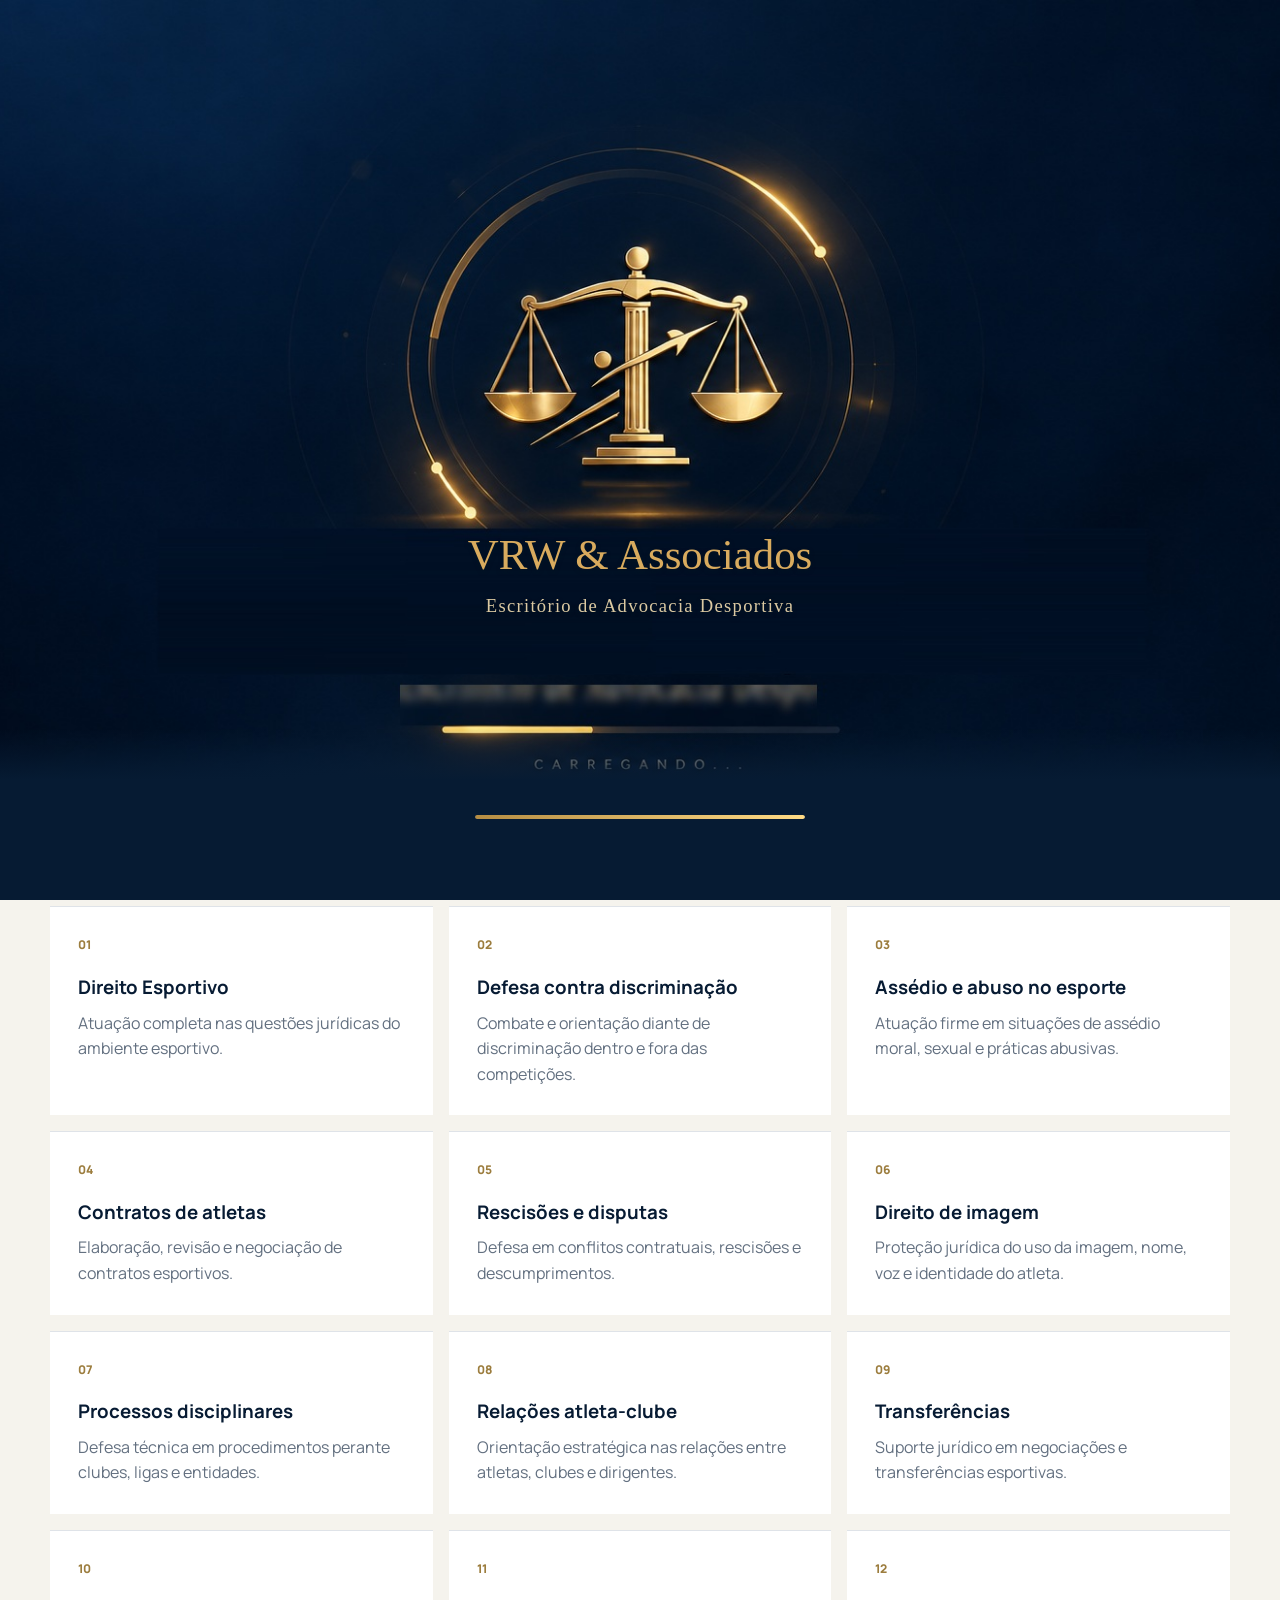
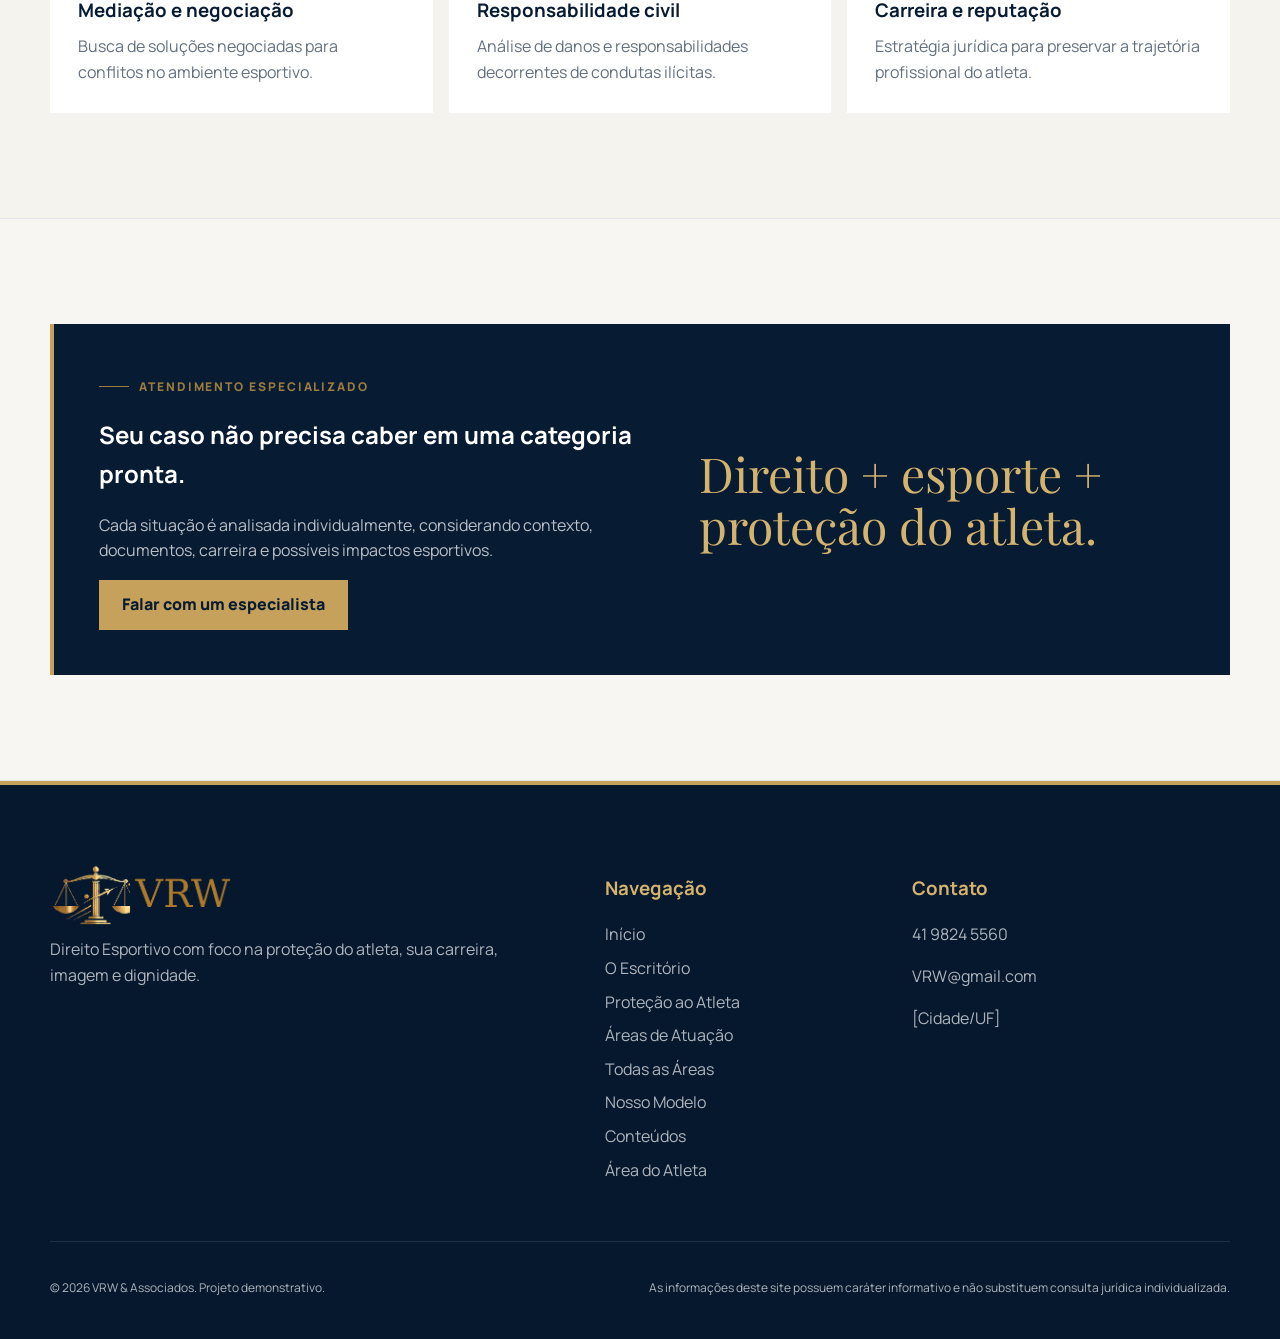
==== commit 6d2cf266: "Add files via upload" ====
--- a/areas.html
+++ b/areas.html
@@ -94,8 +94,8 @@
       </div>
       <div>
         <h3>Contato</h3>
-        <p>(11) 98765-4321</p>
-        <p>contato@victoriajuris.com.br</p>
+        <p><a href="tel:+554198245560">41 9824 5560</a></p>
+        <p><a href="mailto:VRW@gmail.com">VRW@gmail.com</a></p>
         <p>[Cidade/UF]</p>
       </div>
     </div>
--- a/style.css
+++ b/style.css
@@ -1469,3 +1469,15 @@
   .site-header .main-nav{display:none!important}
   .site-header .main-nav.open{display:flex!important}
 }
+
+/* V23: links de contato */
+.site-footer a[href^="tel:"],.site-footer a[href^="mailto:"]{color:inherit;text-decoration:none}.site-footer a[href^="tel:"]:hover,.site-footer a[href^="mailto:"]:hover,.contact-info a:hover{text-decoration:underline}
+
+/* V24: título da seção Atendimento em azul-marinho sobre fundo claro. */
+.contact-layout .contact-copy h2,
+.inner-page .contact-layout .contact-copy h2 {
+  color: #071b33 !important;
+}
+
+/* V25 — descrição da seção Atendimento legível no fundo claro */
+.contact-layout .contact-copy > p { color: #52657b !important; }
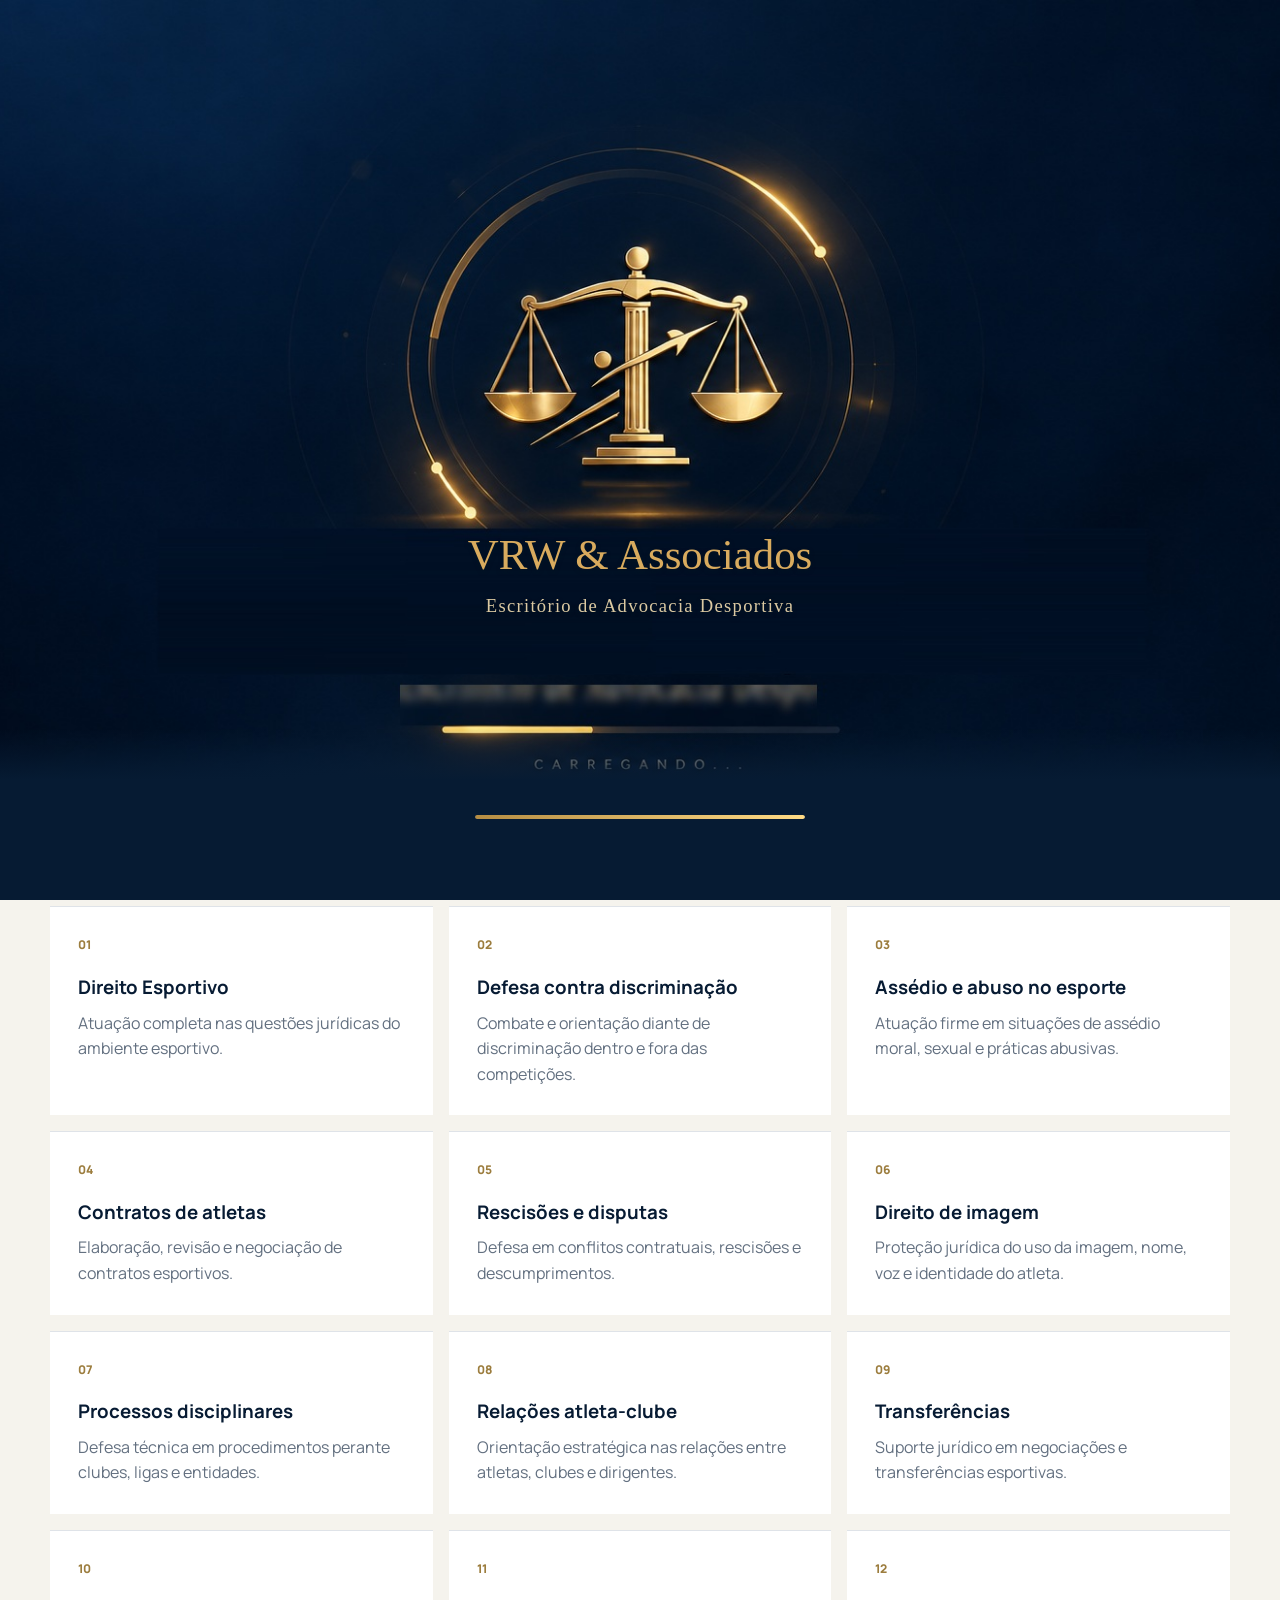
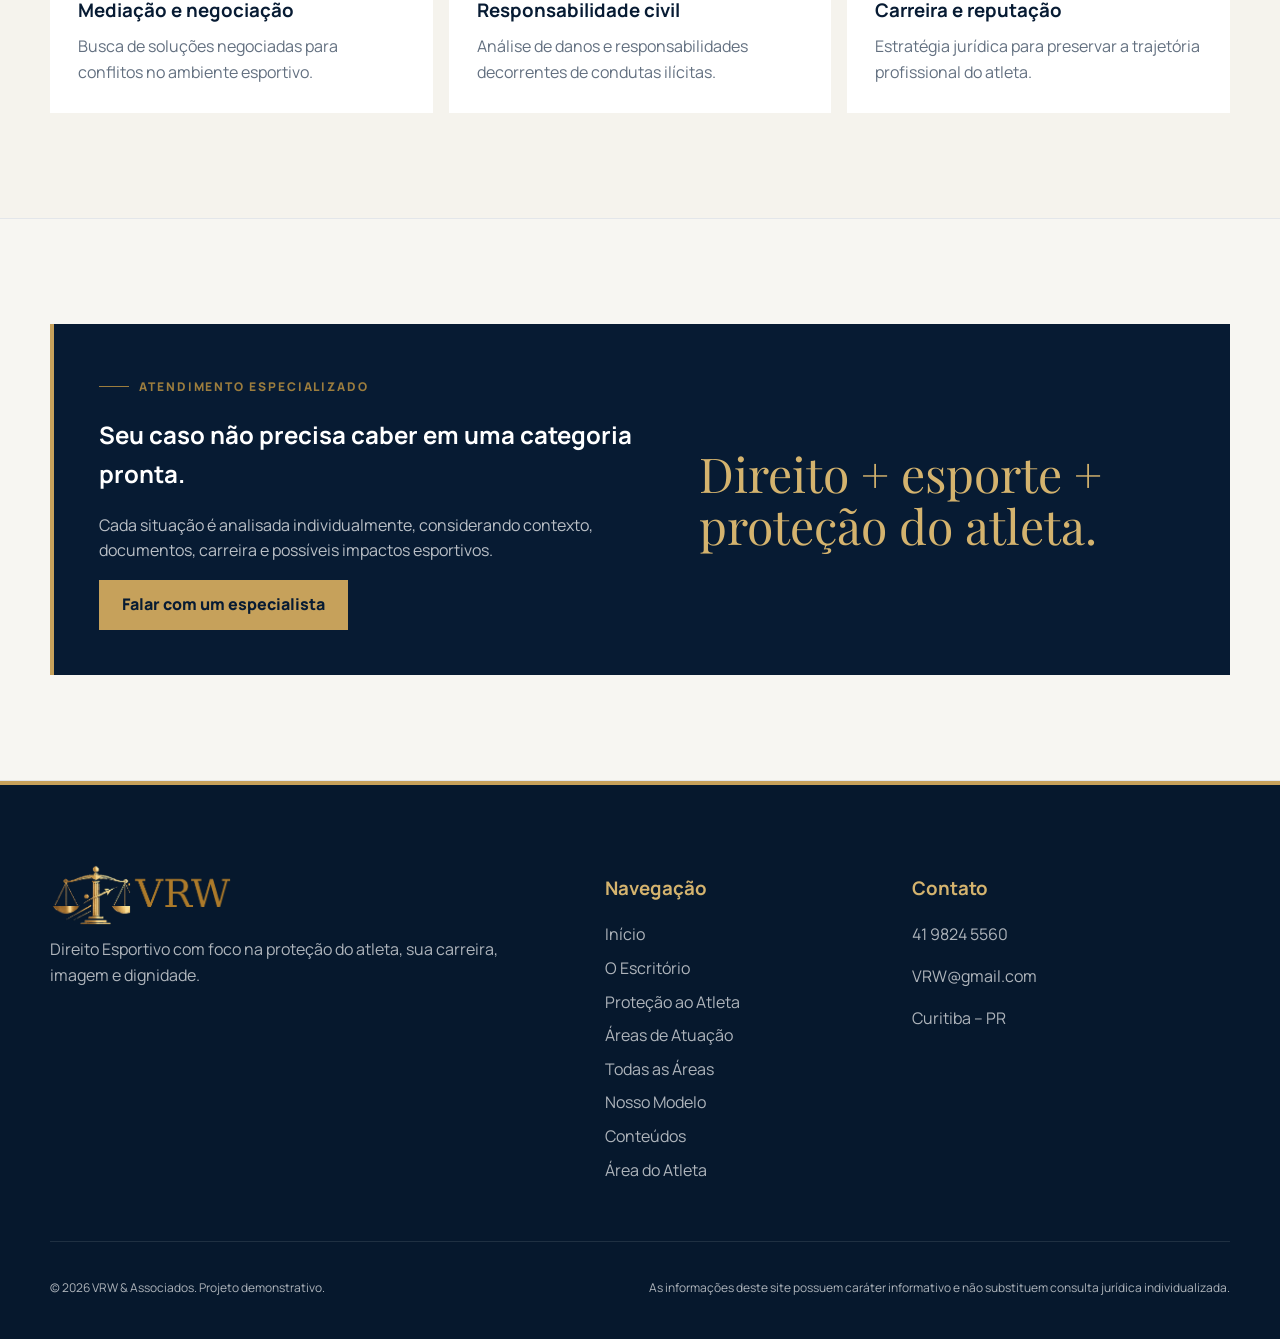
==== commit 36bc9b3a: "Add files via upload" ====
--- a/areas.html
+++ b/areas.html
@@ -96,7 +96,7 @@
         <h3>Contato</h3>
         <p><a href="tel:+554198245560">41 9824 5560</a></p>
         <p><a href="mailto:VRW@gmail.com">VRW@gmail.com</a></p>
-        <p>[Cidade/UF]</p>
+        <p>Curitiba – PR</p>
       </div>
     </div>
     <div class="container footer-bottom">
